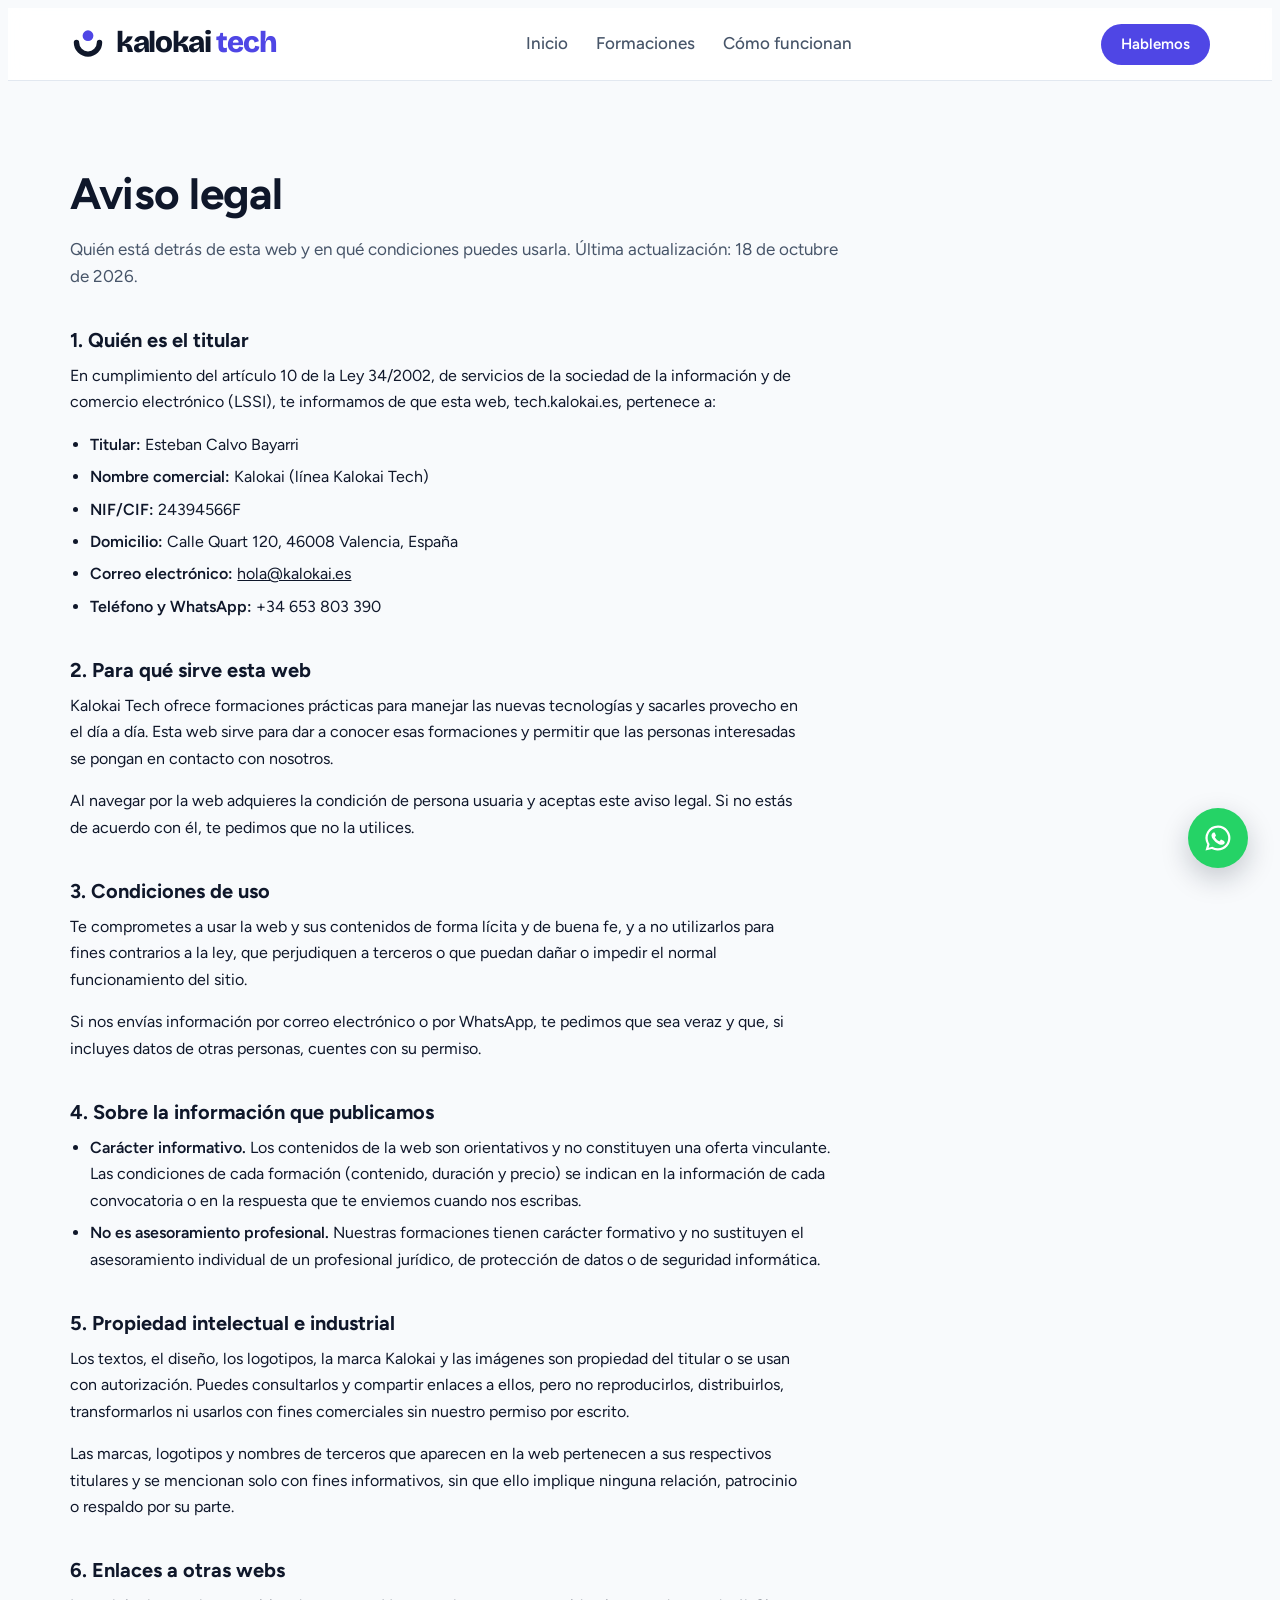
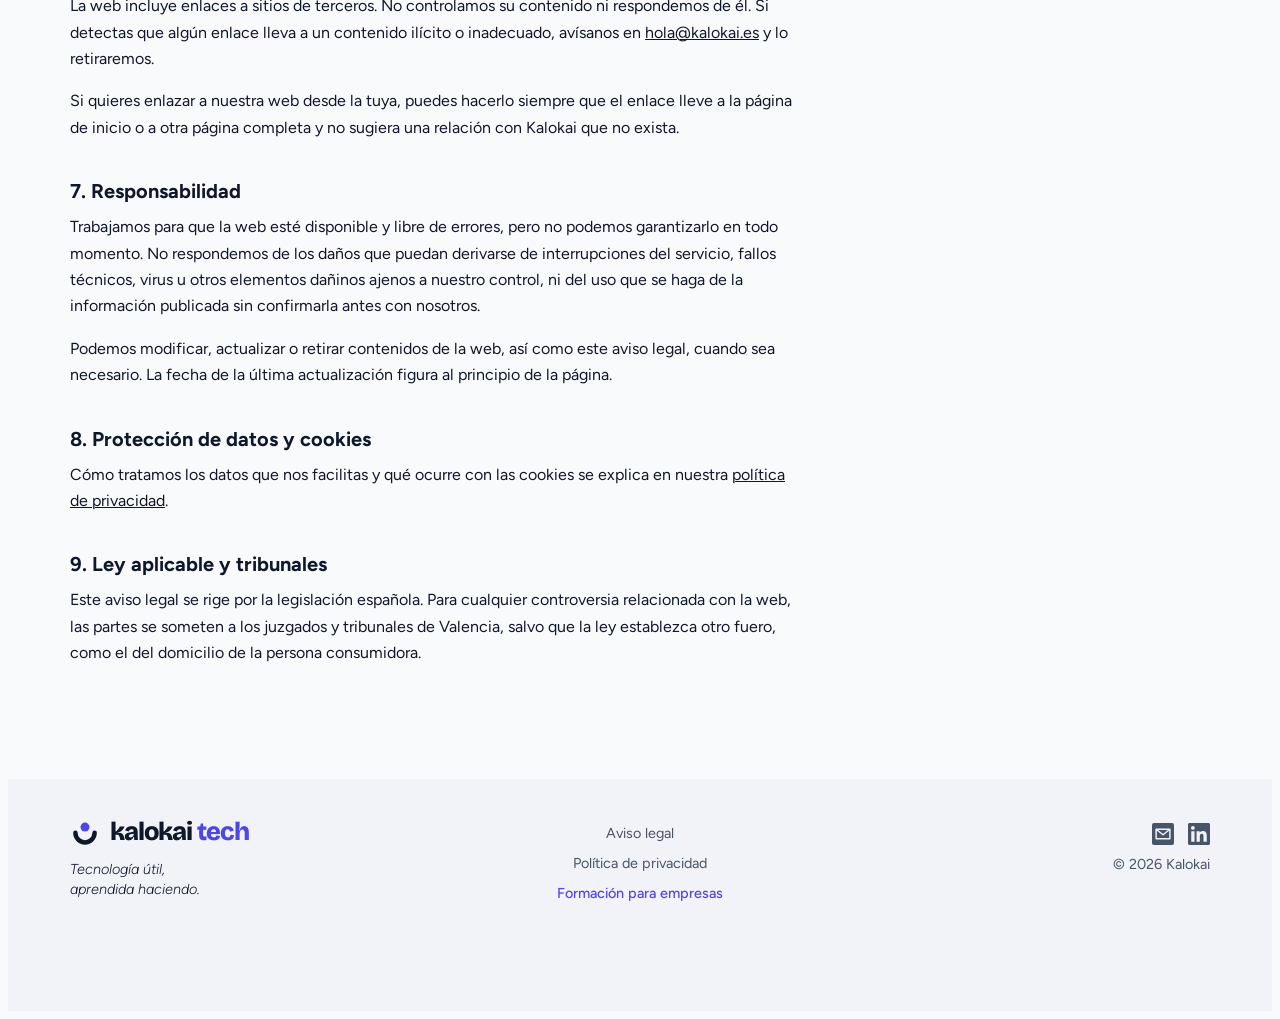
==== aviso-legal.html @ 7d9ea26e "Textos: formaciones privadas y abiertas a cualquier persona Portada, enfoque, formaciones, cómo func" ====
<!doctype html>
<html lang="es">
<head>
  <meta charset="utf-8">
  <meta name="viewport" content="width=device-width, initial-scale=1, viewport-fit=cover">
  <title>Aviso legal · Kalokai Tech</title>
  <meta name="description" content="Aviso legal de tech.kalokai.es.">
  <meta name="theme-color" content="#FFFFFF">
  <link rel="icon" href="favicon.svg" type="image/svg+xml">
  <link rel="preconnect" href="https://fonts.googleapis.com">
  <link rel="preconnect" href="https://fonts.gstatic.com" crossorigin>
  <link href="https://fonts.googleapis.com/css2?family=Bricolage+Grotesque:opsz,wght@12..96,500..800&family=Figtree:ital,wght@0,300;0,400;0,500;0,600;0,700;1,300&display=swap" rel="stylesheet">
  <link rel="stylesheet" href="styles.css">
</head>
<body class="legal-page">
<a class="skip" href="#contenido">Saltar al contenido</a>

<header>
  <div class="wrap">
    <a class="logo" href="index.html" aria-label="Kalokai Tech, inicio">
        <svg class="logo-mark" viewBox="0 0 100 100" aria-hidden="true">
          <path d="M18 46 A32 32 0 0 0 82 46" class="logo-arc"></path>
          <circle cx="50" cy="27" r="15" class="logo-dot"></circle>
        </svg>
        <span class="logo-word">kalokai<span class="logo-sub">tech</span></span>
      </a>
    <nav aria-label="Principal">
      <ul>
        <li><a href="index.html#inicio">Inicio</a></li>
        <li><a href="index.html#formaciones">Formaciones</a></li>
        <li><a href="index.html#metodo">Cómo funcionan</a></li>
      </ul>
    </nav>
    <a class="btn btn-primary" href="index.html#contacto">Hablemos</a>
  </div>
</header>

  <main id="contenido">
    <section class="page-hero">
      <div class="wrap">
        <h1 class="display">Aviso legal</h1>
        <p class="lede">Quién está detrás de esta web y en qué condiciones puedes usarla. Última actualización: 18 de octubre de 2026.</p>
      </div>
    </section>

    <section class="legal-section">
      <div class="wrap legal">

        <h2>1. Quién es el titular</h2>
        <p>En cumplimiento del artículo 10 de la Ley 34/2002, de servicios de la sociedad de la información y de comercio electrónico (LSSI), te informamos de que esta web, tech.kalokai.es, pertenece a:</p>
        <ul>
          <li><strong>Titular:</strong> Esteban Calvo Bayarri</li>
          <li><strong>Nombre comercial:</strong> Kalokai (línea Kalokai Tech)</li>
          <li><strong>NIF/CIF:</strong> 24394566F</li>
          <li><strong>Domicilio:</strong> Calle Quart 120, 46008 Valencia, España</li>
          <li><strong>Correo electrónico:</strong> <a href="mailto:hola@kalokai.es">hola@kalokai.es</a></li>
          <li><strong>Teléfono y WhatsApp:</strong> +34 653 803 390</li>
        </ul>

        <h2>2. Para qué sirve esta web</h2>
        <p>Kalokai Tech ofrece formaciones prácticas para manejar las nuevas tecnologías y sacarles provecho en el día a día. Esta web sirve para dar a conocer esas formaciones y permitir que las personas interesadas se pongan en contacto con nosotros.</p>
        <p>Al navegar por la web adquieres la condición de persona usuaria y aceptas este aviso legal. Si no estás de acuerdo con él, te pedimos que no la utilices.</p>

        <h2>3. Condiciones de uso</h2>
        <p>Te comprometes a usar la web y sus contenidos de forma lícita y de buena fe, y a no utilizarlos para fines contrarios a la ley, que perjudiquen a terceros o que puedan dañar o impedir el normal funcionamiento del sitio.</p>
        <p>Si nos envías información por correo electrónico o por WhatsApp, te pedimos que sea veraz y que, si incluyes datos de otras personas, cuentes con su permiso.</p>

        <h2>4. Sobre la información que publicamos</h2>
        <ul>
          <li><strong>Carácter informativo.</strong> Los contenidos de la web son orientativos y no constituyen una oferta vinculante. Las condiciones de cada formación (contenido, duración y precio) se indican en la información de cada convocatoria o en la respuesta que te enviemos cuando nos escribas.</li>
          <li><strong>No es asesoramiento profesional.</strong> Nuestras formaciones tienen carácter formativo y no sustituyen el asesoramiento individual de un profesional jurídico, de protección de datos o de seguridad informática.</li>
        </ul>

        <h2>5. Propiedad intelectual e industrial</h2>
        <p>Los textos, el diseño, los logotipos, la marca Kalokai y las imágenes son propiedad del titular o se usan con autorización. Puedes consultarlos y compartir enlaces a ellos, pero no reproducirlos, distribuirlos, transformarlos ni usarlos con fines comerciales sin nuestro permiso por escrito.</p>
        <p>Las marcas, logotipos y nombres de terceros que aparecen en la web pertenecen a sus respectivos titulares y se mencionan solo con fines informativos, sin que ello implique ninguna relación, patrocinio o respaldo por su parte.</p>

        <h2>6. Enlaces a otras webs</h2>
        <p>La web incluye enlaces a sitios de terceros. No controlamos su contenido ni respondemos de él. Si detectas que algún enlace lleva a un contenido ilícito o inadecuado, avísanos en <a href="mailto:hola@kalokai.es">hola@kalokai.es</a> y lo retiraremos.</p>
        <p>Si quieres enlazar a nuestra web desde la tuya, puedes hacerlo siempre que el enlace lleve a la página de inicio o a otra página completa y no sugiera una relación con Kalokai que no exista.</p>

        <h2>7. Responsabilidad</h2>
        <p>Trabajamos para que la web esté disponible y libre de errores, pero no podemos garantizarlo en todo momento. No respondemos de los daños que puedan derivarse de interrupciones del servicio, fallos técnicos, virus u otros elementos dañinos ajenos a nuestro control, ni del uso que se haga de la información publicada sin confirmarla antes con nosotros.</p>
        <p>Podemos modificar, actualizar o retirar contenidos de la web, así como este aviso legal, cuando sea necesario. La fecha de la última actualización figura al principio de la página.</p>

        <h2>8. Protección de datos y cookies</h2>
        <p>Cómo tratamos los datos que nos facilitas y qué ocurre con las cookies se explica en nuestra <a href="privacidad.html">política de privacidad</a>.</p>

        <h2>9. Ley aplicable y tribunales</h2>
        <p>Este aviso legal se rige por la legislación española. Para cualquier controversia relacionada con la web, las partes se someten a los juzgados y tribunales de Valencia, salvo que la ley establezca otro fuero, como el del domicilio de la persona consumidora.</p>

      </div>
    </section>
  </main>

<footer class="site-footer">
  <div class="wrap footer-inner">
    <div class="footer-brand">
      <a class="logo" href="index.html" aria-label="Kalokai Tech, inicio">
        <svg class="logo-mark" viewBox="0 0 100 100" aria-hidden="true">
          <path d="M18 46 A32 32 0 0 0 82 46" class="logo-arc"></path>
          <circle cx="50" cy="27" r="15" class="logo-dot"></circle>
        </svg>
        <span class="logo-word">kalokai<span class="logo-sub">tech</span></span>
      </a>
      <p class="footer-claim">Tecnología útil,<br>aprendida haciendo.</p>
    </div>
    <div class="footer-links">
      <a class="footer-link" href="aviso-legal.html" aria-current="page">Aviso legal</a>
      <a class="footer-link" href="privacidad.html">Política de privacidad</a>
      <a class="footer-link footer-link-empresas" href="https://www.kalokai.es">Formación para empresas</a>
    </div>
    <div class="footer-contact">
      <div class="footer-social">
        <a class="footer-icon" href="mailto:hola@kalokai.es" aria-label="Escríbenos a hola@kalokai.es" title="hola@kalokai.es">
          <svg viewBox="0 0 24 24" aria-hidden="true"><rect width="24" height="24" rx="2.2"/><path class="cut" d="M4.5 6.8h15v10.4h-15zM5.2 7.4l6.8 5.4 6.8-5.4"/></svg>
        </a>
        <a class="footer-icon" href="https://www.linkedin.com/company/kalokai/" target="_blank" rel="noopener" aria-label="Kalokai en LinkedIn">
          <svg viewBox="0 0 24 24" aria-hidden="true"><path d="M20.45 20.45h-3.56v-5.57c0-1.33-.02-3.04-1.85-3.04-1.85 0-2.14 1.45-2.14 2.94v5.67H9.35V9h3.41v1.56h.05c.48-.9 1.64-1.85 3.37-1.85 3.6 0 4.27 2.37 4.27 5.46v6.28ZM5.34 7.43a2.06 2.06 0 1 1 0-4.13 2.06 2.06 0 0 1 0 4.13ZM7.12 20.45H3.56V9h3.56v11.45ZM22.22 0H1.77C.79 0 0 .77 0 1.73v20.54C0 23.23.79 24 1.77 24h20.45c.98 0 1.78-.77 1.78-1.73V1.73C24 .77 23.2 0 22.22 0Z"/></svg>
        </a>
      </div>
      <p class="small">© 2026 Kalokai</p>
    </div>
  </div>
</footer>

<a class="wa-float" href="https://wa.me/34653803390?text=Hola%20Kalokai%20Tech%2C%20me%20gustar%C3%ADa%20recibir%20informaci%C3%B3n%20sobre%20las%20formaciones." target="_blank" rel="noopener" aria-label="Escríbenos por WhatsApp">
  <svg viewBox="0 0 24 24" aria-hidden="true"><path d="M12 2a10 10 0 0 0-8.6 15.1L2 22l5-1.3A10 10 0 1 0 12 2Zm0 18.2a8.2 8.2 0 0 1-4.2-1.1l-.3-.2-3 .8.8-2.9-.2-.3A8.2 8.2 0 1 1 12 20.2Zm4.5-6.1c-.2-.1-1.5-.7-1.7-.8-.2-.1-.4-.1-.6.1l-.8 1c-.1.2-.3.2-.5.1a6.7 6.7 0 0 1-3.3-2.9c-.3-.4.3-.4.7-1.4.1-.2 0-.3 0-.4l-.8-1.8c-.2-.5-.4-.4-.6-.4h-.5a1 1 0 0 0-.7.3 3 3 0 0 0-.9 2.2 5.2 5.2 0 0 0 1.1 2.7 11.8 11.8 0 0 0 4.5 4c1.7.7 2.3.8 3.1.6.5-.1 1.5-.6 1.7-1.2.2-.6.2-1.1.2-1.2-.1-.1-.2-.2-.5-.3Z"/></svg>
</a>
<script src="script.js"></script>
</body>
</html>
---- styles.css ----
/* Kalokai Tech — hoja de estilos
   Misma estructura que Kalokai Educa, con la paleta índigo, cian y lima. */

:root{
  --indigo:#4F46E5; --indigo-deep:#312E81; --cyan:#06B6D4; --lime:#84CC16;
  --bg:#F8FAFC; --surface:#FFFFFF; --tint:#EEF0FD; --line:#E2E8F0;
  --fg:#0F172A; --muted:#475569; --accent:#4F46E5; --accent-ink:#FFFFFF;
  --band-dark:#312E81; --band-dark-fg:#F8FAFC; --band-dark-muted:#C7CBF5; --foot-bg:#F1F3F8;
  --display:'Bricolage Grotesque', 'Arial Black', Arial, sans-serif;
  --body:Figtree, 'Segoe UI', Arial, sans-serif;
  --r:28px;
}
@media (prefers-color-scheme: dark){:root:not([data-theme="light"]){
  --bg:#0B1120; --surface:#131B2E; --tint:#1B1F45; --line:#26324A;
  --fg:#F1F5F9; --muted:#A3AEC2; --accent:#8B85FF; --accent-ink:#0B1120;
  --band-dark:#1E1B4B; --band-dark-fg:#F1F5F9; --band-dark-muted:#C7CBF5; --foot-bg:#0E1526; color-scheme:dark}}
:root[data-theme="dark"]{
  --bg:#0B1120; --surface:#131B2E; --tint:#1B1F45; --line:#26324A;
  --fg:#F1F5F9; --muted:#A3AEC2; --accent:#8B85FF; --accent-ink:#0B1120;
  --band-dark:#1E1B4B; --band-dark-fg:#F1F5F9; --band-dark-muted:#C7CBF5; --foot-bg:#0E1526; color-scheme:dark}

*{box-sizing:border-box}
body{background:var(--bg);color:var(--fg);font-family:var(--body);font-size:17px;line-height:1.6;-webkit-font-smoothing:antialiased}
body::before{content:"";position:fixed;inset:0 0 auto;height:env(safe-area-inset-top,0px);z-index:60;background:var(--surface)}
a{color:inherit}
h1,h2,h3{font-family:var(--display);font-weight:800;line-height:1.05;text-wrap:balance;margin:0}
p{margin:0}
.wrap{max-width:1180px;margin:0 auto;padding-left:max(20px,env(safe-area-inset-left,0px));padding-right:max(20px,env(safe-area-inset-right,0px))}
.eyebrow{font-size:13px;font-weight:700;letter-spacing:.16em;text-transform:uppercase;color:var(--accent)}
.lead{font-size:19px;color:var(--muted);max-width:62ch}
.lead b{color:var(--fg)}
section{padding-block:96px}
.band{background:var(--surface)}
.sec-head{display:flex;flex-direction:column;gap:14px;margin-bottom:44px}
.sec-head h2{font-size:clamp(32px,4.4vw,52px);letter-spacing:-.025em}
.skip{position:absolute;left:-999px;top:8px;background:var(--fg);color:var(--bg);padding:8px 14px;border-radius:8px;z-index:100}
.skip:focus{left:16px}
:focus-visible{outline:3px solid var(--cyan);outline-offset:3px;border-radius:6px}

/* Botones */
.btn{display:inline-flex;align-items:center;gap:8px;font:600 16px/1 var(--body);padding:15px 22px;border-radius:999px;text-decoration:none;border:2px solid transparent;cursor:pointer;transition:transform .15s,background .15s}
.btn-primary{background:var(--accent);color:var(--accent-ink)}
.btn-primary:hover{transform:translateY(-1px)}
.btn-ghost{border-color:var(--line);color:var(--fg);background:transparent}
.btn-ghost:hover{border-color:var(--accent)}

/* Logo (mismo marcado y medidas que educa.kalokai.es) */
.logo{display:inline-flex;align-items:center;gap:10px;text-decoration:none}
.logo-mark{width:36px;height:36px;flex-shrink:0}
.logo-arc{fill:none;stroke:var(--fg);stroke-width:15;stroke-linecap:round}
.logo-dot{fill:var(--indigo)}
.logo-word{font-family:var(--display);font-weight:800;font-size:1.85rem;line-height:1;letter-spacing:-.045em;padding-bottom:3px}
.logo-sub{color:var(--accent);letter-spacing:-.03em;margin-left:.18em}
@media (max-width:680px){.logo-word{font-size:1.55rem}.logo-mark{width:30px;height:30px}}
@media (max-width:400px){.logo-word{font-size:1.4rem}}

/* Cabecera */
header{position:sticky;top:env(safe-area-inset-top,0px);z-index:50;background:color-mix(in srgb,var(--surface) 88%,transparent);backdrop-filter:blur(10px);border-bottom:1px solid var(--line)}
header .wrap{display:flex;align-items:center;justify-content:space-between;gap:24px;height:72px}
nav ul{display:flex;gap:28px;list-style:none;margin:0;padding:0}
nav a{text-decoration:none;font-weight:500;color:var(--muted)}
nav a:hover{color:var(--fg)}
header .btn{padding:11px 18px;font-size:15px}
@media (max-width:860px){nav{display:none}}

/* Hero */
.hero{padding-block:88px 96px;position:relative;overflow:hidden}
.hero .wrap{display:grid;grid-template-columns:minmax(0,1.25fr) minmax(0,.75fr);gap:56px;align-items:center}
.hero h1{font-size:clamp(42px,6.4vw,82px);letter-spacing:-.04em;margin-block:18px 24px}
.hero h1 em{font-style:normal;color:var(--accent)}
.hero .actions{display:flex;flex-wrap:wrap;gap:12px;margin-top:32px}
.hero-art{position:relative;aspect-ratio:1;max-width:100%}
.hero-art svg{width:100%;height:auto;display:block}
@media (max-width:860px){.hero .wrap{grid-template-columns:1fr}.hero-art{max-width:320px}}

/* Enfoque */
.grid3{display:grid;grid-template-columns:repeat(3,minmax(0,1fr));gap:20px}
.card{background:var(--surface);border-radius:var(--r);padding:34px;display:flex;flex-direction:column;gap:12px;min-width:0}
.bg-surface .card{background:var(--bg)}
.card h3{font-size:24px;letter-spacing:-.015em}
.card p{color:var(--muted)}
.ico{width:44px;height:44px;color:var(--accent)}
@media (max-width:860px){.grid3{grid-template-columns:1fr}}
.closing{margin-top:36px;font-family:var(--display);font-weight:700;font-size:22px;letter-spacing:-.01em}

/* Formaciones */
.cursos{display:grid;grid-template-columns:repeat(2,minmax(0,1fr));gap:20px}
.curso{background:var(--bg);border:1px solid var(--line);border-radius:var(--r);padding:34px;display:flex;flex-direction:column;gap:14px;min-width:0}
.curso.feat{background:var(--tint);border-color:transparent}
.curso .top{display:flex;justify-content:space-between;align-items:center;gap:12px;flex-wrap:wrap}
.tag{font-size:13px;font-weight:700;letter-spacing:.08em;text-transform:uppercase;color:var(--accent)}
.pill{font-size:13px;font-weight:600;padding:5px 12px;border-radius:999px;background:var(--surface);color:var(--muted);border:1px solid var(--line)}
.curso h3{font-size:clamp(24px,2.6vw,30px);letter-spacing:-.02em}
.curso > p{color:var(--muted)}
.meta{display:flex;flex-wrap:wrap;gap:8px 20px;font-size:15px;font-weight:600;color:var(--fg);padding-top:6px}
.meta span{display:inline-flex;align-items:center;gap:6px}
.meta svg{width:16px;height:16px;color:var(--accent)}
details{border-top:1px solid var(--line);padding-top:14px;margin-top:auto}
summary{cursor:pointer;font-weight:600;color:var(--accent);list-style:none;display:flex;align-items:center;gap:6px}
summary::-webkit-details-marker{display:none}
summary::after{content:"+";font-size:20px;line-height:1}
details[open] summary::after{content:"–"}
details ul{margin:14px 0 0;padding:0;list-style:none;display:flex;flex-direction:column;gap:8px}
details li{display:flex;gap:10px;color:var(--muted)}
details li::before{content:"";flex:none;width:8px;height:8px;margin-top:.62em;border-radius:50%;background:var(--lime)}
@media (max-width:860px){.cursos{grid-template-columns:1fr}}

/* Destacada */
.dark{background:var(--band-dark);color:var(--band-dark-fg)}
.dark .eyebrow{color:var(--cyan)}
.dark .lead{color:var(--band-dark-muted)}
.feat-grid{display:grid;grid-template-columns:minmax(0,1fr) minmax(0,1fr);gap:48px;align-items:start}
.feat-grid h2{font-size:clamp(32px,4.4vw,52px);letter-spacing:-.03em;margin-block:14px 18px}
.checks{list-style:none;margin:0;padding:0;display:grid;grid-template-columns:1fr 1fr;gap:14px 22px}
.checks li{display:flex;gap:10px;align-items:flex-start;font-weight:500}
.checks svg{flex:none;width:22px;height:22px;color:var(--lime);margin-top:2px}
.price-row{display:grid;grid-template-columns:1fr 1fr;gap:16px;margin-top:32px}
.price{border-radius:22px;padding:24px;background:rgba(255,255,255,.07);border:1px solid rgba(255,255,255,.14)}
.price .tag{color:var(--cyan)}
.price strong{display:block;font-family:var(--display);font-size:34px;letter-spacing:-.03em;margin-block:6px;font-variant-numeric:tabular-nums}
.price p{color:var(--band-dark-muted);font-size:15px}
.req{margin-top:16px;padding:16px 20px;border-radius:18px;border:1px dashed rgba(255,255,255,.3);font-size:15px;color:var(--band-dark-muted)}
.req b{color:var(--band-dark-fg)}
@media (max-width:860px){.feat-grid,.price-row{grid-template-columns:1fr}.checks{grid-template-columns:1fr}}

/* Pasos */
.steps{display:grid;grid-template-columns:repeat(4,minmax(0,1fr));gap:20px;counter-reset:s}
.step{background:var(--surface);border-radius:var(--r);padding:30px;display:flex;flex-direction:column;gap:12px;min-width:0}
.step .n{width:44px;height:44px;border-radius:50%;background:var(--accent);color:var(--accent-ink);display:grid;place-items:center;font-weight:700;font-variant-numeric:tabular-nums}
.step h3{font-size:22px;letter-spacing:-.015em}
.step p{color:var(--muted);font-size:16px}
@media (max-width:960px){.steps{grid-template-columns:1fr 1fr}}
@media (max-width:560px){.steps{grid-template-columns:1fr}}

/* Bonificación */
.info{display:grid;grid-template-columns:auto minmax(0,1fr);gap:22px;align-items:start;background:var(--tint);border-radius:var(--r);padding:34px;margin-top:20px}
.info h3{font-size:22px;margin-bottom:6px}
.info p{color:var(--muted)}

/* Contacto */
.cta{text-align:left}
.cta .wrap{display:grid;grid-template-columns:minmax(0,1.1fr) minmax(0,.9fr);gap:48px;align-items:center}
.cta h2{font-size:clamp(36px,5vw,64px);letter-spacing:-.035em;margin-block:14px 18px}
.contact{display:flex;flex-direction:column;gap:12px}
.c-row{display:flex;justify-content:space-between;align-items:center;gap:16px;background:var(--bg);border-radius:20px;padding:18px 22px;min-width:0}
.c-row small{display:block;font-size:13px;color:var(--muted);font-weight:600;letter-spacing:.06em;text-transform:uppercase}
.c-row strong{font-size:19px;font-weight:600;user-select:all;overflow-wrap:anywhere}
.copy{flex:none;font:600 14px var(--body);background:transparent;border:1.5px solid var(--line);color:var(--fg);border-radius:999px;padding:8px 14px;cursor:pointer}
.copy:hover{border-color:var(--accent)}
@media (max-width:860px){.cta .wrap{grid-template-columns:1fr}}

/* Pie (copiado de kalokai-educa/styles.css, sin el sello de FUNDAE) */
.site-footer{background:var(--foot-bg);padding-block:40px 104px} /* margen inferior para que el botón de WhatsApp no tape el texto */
.footer-inner{display:grid;grid-template-columns:1fr auto 1fr;align-items:start;gap:24px 32px}
.footer-inner p{margin:0;color:var(--muted)}
.footer-brand{display:flex;flex-direction:column;align-items:flex-start;gap:10px}
.footer-brand .logo-word{font-size:1.6rem}
.footer-brand .logo-mark{width:30px;height:30px}
.footer-inner .footer-claim{color:var(--fg);font-weight:300;font-style:italic;font-size:.9rem;line-height:1.4}
.footer-links{display:flex;flex-direction:column;align-items:center;gap:2px}
.footer-link{color:var(--muted);font-size:.9rem;text-decoration:none;line-height:28px}
.footer-link:hover{color:var(--fg)}
.footer-link-empresas{color:var(--accent);font-weight:500}
.footer-contact{justify-self:end;display:flex;flex-direction:column;align-items:flex-end;gap:4px}
.footer-inner .small{font-size:.9rem}
.footer-social{display:flex;align-items:center;gap:14px;height:30px}
.footer-icon{display:inline-flex;color:var(--muted);transition:color .2s ease}
.footer-icon svg{width:22px;height:22px;fill:currentColor}
.footer-icon .cut{fill:none;stroke:var(--foot-bg);stroke-width:1.6;stroke-linejoin:round;stroke-linecap:round}
.footer-icon:hover{color:var(--accent)}
@media (max-width:680px){
  .footer-inner{grid-template-columns:1fr;justify-items:center;text-align:center;row-gap:0}
  .footer-brand,.footer-contact{display:contents}
  .footer-brand .logo{order:1}
  .footer-claim{order:2;margin-top:10px!important}
  .footer-links{order:3;margin:28px 0!important}
  .footer-social{order:4}
  .footer-inner .small{order:6;margin-top:14px}
}

/* Botón flotante de WhatsApp (como en educa.kalokai.es) */
.wa-float{position:fixed;right:calc(clamp(16px,3vw,32px) + env(safe-area-inset-right,0px));bottom:calc(clamp(16px,3vw,32px) + env(safe-area-inset-bottom,0px));z-index:40;width:60px;height:60px;border-radius:50%;background:#25D366;color:#FFFFFF;display:flex;align-items:center;justify-content:center;box-shadow:0 10px 28px rgba(15,23,42,.22);transition:background-color .2s ease,transform .2s ease}
.wa-float:hover{background:#1EBE5B;transform:translateY(-2px)}
.wa-float svg{width:30px;height:30px;fill:currentColor}

@media (prefers-reduced-motion:reduce){*{transition:none!important;animation:none!important}}

/* Páginas legales: una sola columna de texto */
.legal-page .page-hero{padding-block:clamp(48px,7vw,88px) 0}
.legal-page .page-hero h1{font-family:var(--body);font-weight:700;font-size:clamp(2rem,1.6rem + 1.6vw,2.75rem);line-height:1.15;letter-spacing:-.01em}
.legal-page .page-hero .lede{margin-top:16px;max-width:46em;color:var(--muted)}
.legal-section{padding-block:40px 96px}
.legal > *{max-width:46em}
.legal h2{font-family:var(--body);font-weight:700;font-size:1.25rem;margin:40px 0 12px}
.legal h2:first-child{margin-top:0}
.legal p,.legal li{font-size:1rem;line-height:1.65}
.legal p{margin:0 0 1em}
.legal strong{font-weight:600}
.legal ul{margin:0 0 1em;padding-left:1.2em;display:grid;gap:6px}
.legal a{text-decoration:underline;text-decoration-thickness:1px}
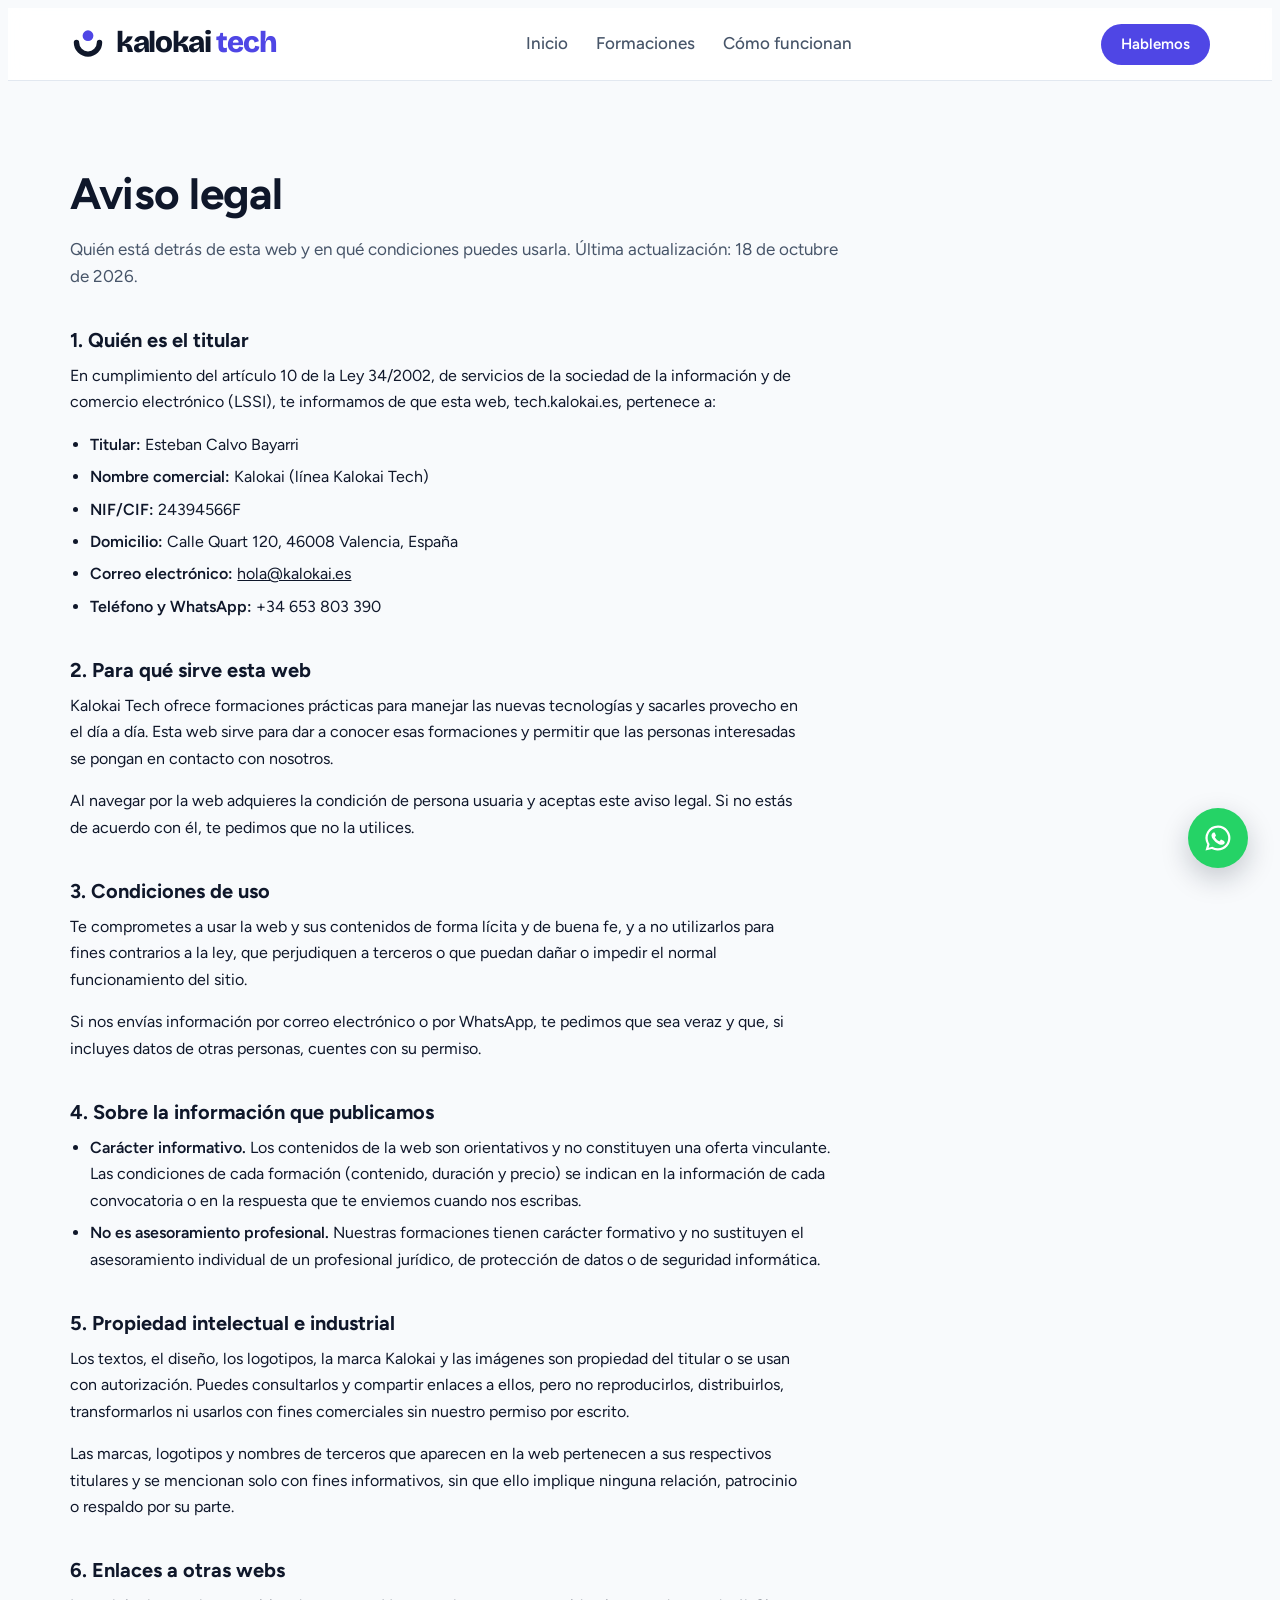
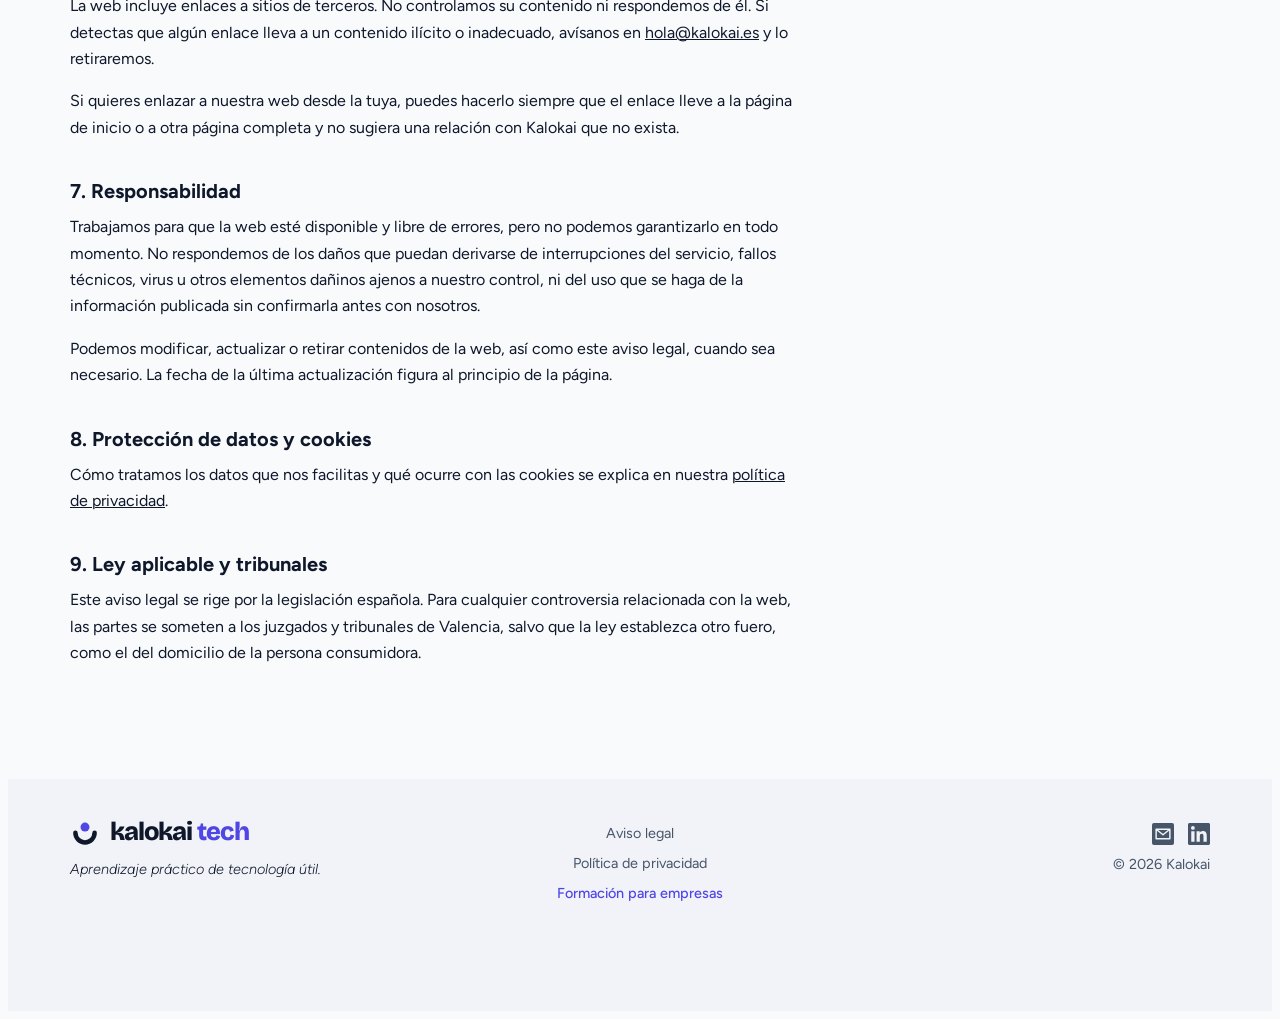
==== commit dc026188: "Nuevo eslogan: «Aprendizaje práctico de tecnología útil» En dos líneas en la portada y en una sola l" ====
--- a/aviso-legal.html
+++ b/aviso-legal.html
@@ -31,7 +31,7 @@
         <li><a href="index.html#metodo">Cómo funcionan</a></li>
       </ul>
     </nav>
-    <a class="btn btn-primary" href="index.html#contacto">Hablemos</a>
+    <a class="btn btn-primary" href="https://wa.me/34653803390?text=Hola%20Kalokai%20Tech%2C%20me%20gustar%C3%ADa%20recibir%20informaci%C3%B3n%20sobre%20las%20formaciones." target="_blank" rel="noopener">Hablemos</a>
   </div>
 </header>
 
@@ -103,7 +103,7 @@
         </svg>
         <span class="logo-word">kalokai<span class="logo-sub">tech</span></span>
       </a>
-      <p class="footer-claim">Tecnología útil,<br>aprendida haciendo.</p>
+      <p class="footer-claim">Aprendizaje práctico de tecnología útil.</p>
     </div>
     <div class="footer-links">
       <a class="footer-link" href="aviso-legal.html" aria-current="page">Aviso legal</a>
@@ -127,6 +127,5 @@
 <a class="wa-float" href="https://wa.me/34653803390?text=Hola%20Kalokai%20Tech%2C%20me%20gustar%C3%ADa%20recibir%20informaci%C3%B3n%20sobre%20las%20formaciones." target="_blank" rel="noopener" aria-label="Escríbenos por WhatsApp">
   <svg viewBox="0 0 24 24" aria-hidden="true"><path d="M12 2a10 10 0 0 0-8.6 15.1L2 22l5-1.3A10 10 0 1 0 12 2Zm0 18.2a8.2 8.2 0 0 1-4.2-1.1l-.3-.2-3 .8.8-2.9-.2-.3A8.2 8.2 0 1 1 12 20.2Zm4.5-6.1c-.2-.1-1.5-.7-1.7-.8-.2-.1-.4-.1-.6.1l-.8 1c-.1.2-.3.2-.5.1a6.7 6.7 0 0 1-3.3-2.9c-.3-.4.3-.4.7-1.4.1-.2 0-.3 0-.4l-.8-1.8c-.2-.5-.4-.4-.6-.4h-.5a1 1 0 0 0-.7.3 3 3 0 0 0-.9 2.2 5.2 5.2 0 0 0 1.1 2.7 11.8 11.8 0 0 0 4.5 4c1.7.7 2.3.8 3.1.6.5-.1 1.5-.6 1.7-1.2.2-.6.2-1.1.2-1.2-.1-.1-.2-.2-.5-.3Z"/></svg>
 </a>
-<script src="script.js"></script>
 </body>
 </html>
--- a/styles.css
+++ b/styles.css
@@ -137,18 +137,6 @@
 .info h3{font-size:22px;margin-bottom:6px}
 .info p{color:var(--muted)}
 
-/* Contacto */
-.cta{text-align:left}
-.cta .wrap{display:grid;grid-template-columns:minmax(0,1.1fr) minmax(0,.9fr);gap:48px;align-items:center}
-.cta h2{font-size:clamp(36px,5vw,64px);letter-spacing:-.035em;margin-block:14px 18px}
-.contact{display:flex;flex-direction:column;gap:12px}
-.c-row{display:flex;justify-content:space-between;align-items:center;gap:16px;background:var(--bg);border-radius:20px;padding:18px 22px;min-width:0}
-.c-row small{display:block;font-size:13px;color:var(--muted);font-weight:600;letter-spacing:.06em;text-transform:uppercase}
-.c-row strong{font-size:19px;font-weight:600;user-select:all;overflow-wrap:anywhere}
-.copy{flex:none;font:600 14px var(--body);background:transparent;border:1.5px solid var(--line);color:var(--fg);border-radius:999px;padding:8px 14px;cursor:pointer}
-.copy:hover{border-color:var(--accent)}
-@media (max-width:860px){.cta .wrap{grid-template-columns:1fr}}
-
 /* Pie (copiado de kalokai-educa/styles.css, sin el sello de FUNDAE) */
 .site-footer{background:var(--foot-bg);padding-block:40px 104px} /* margen inferior para que el botón de WhatsApp no tape el texto */
 .footer-inner{display:grid;grid-template-columns:1fr auto 1fr;align-items:start;gap:24px 32px}
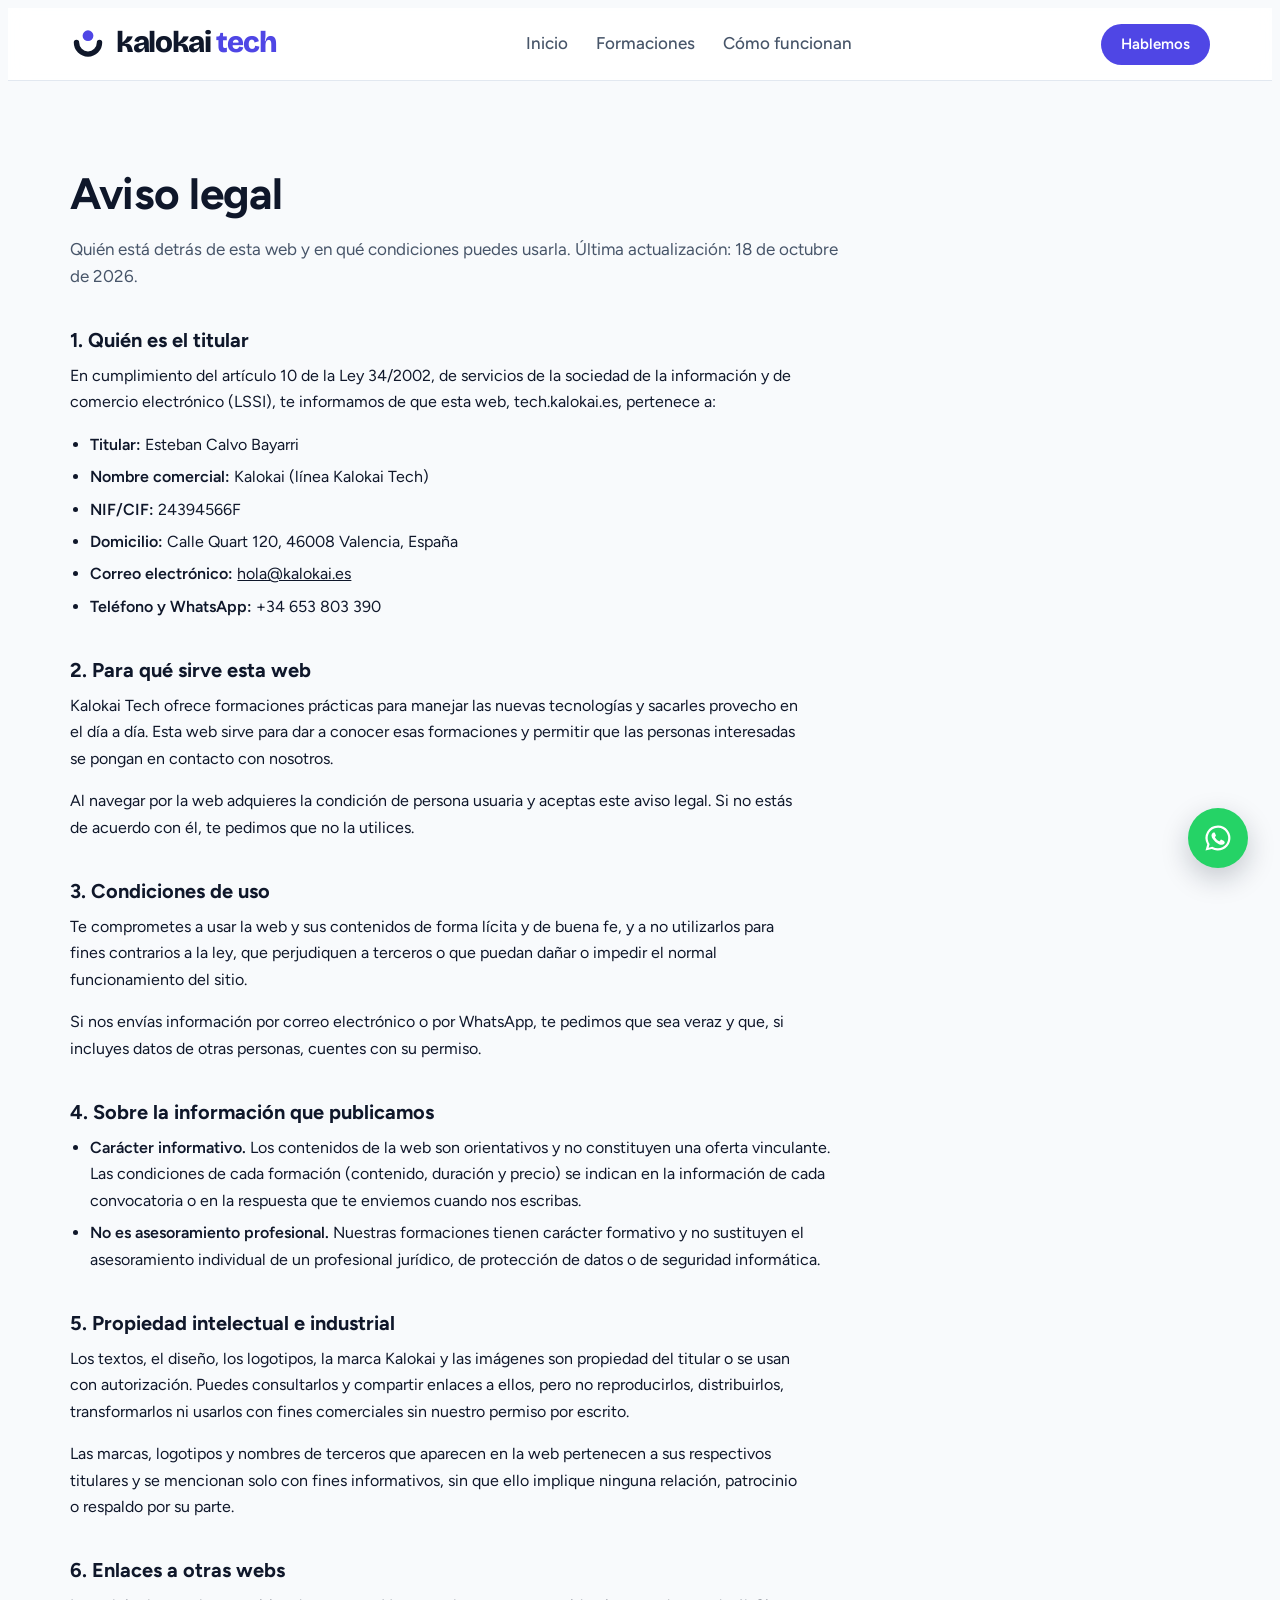
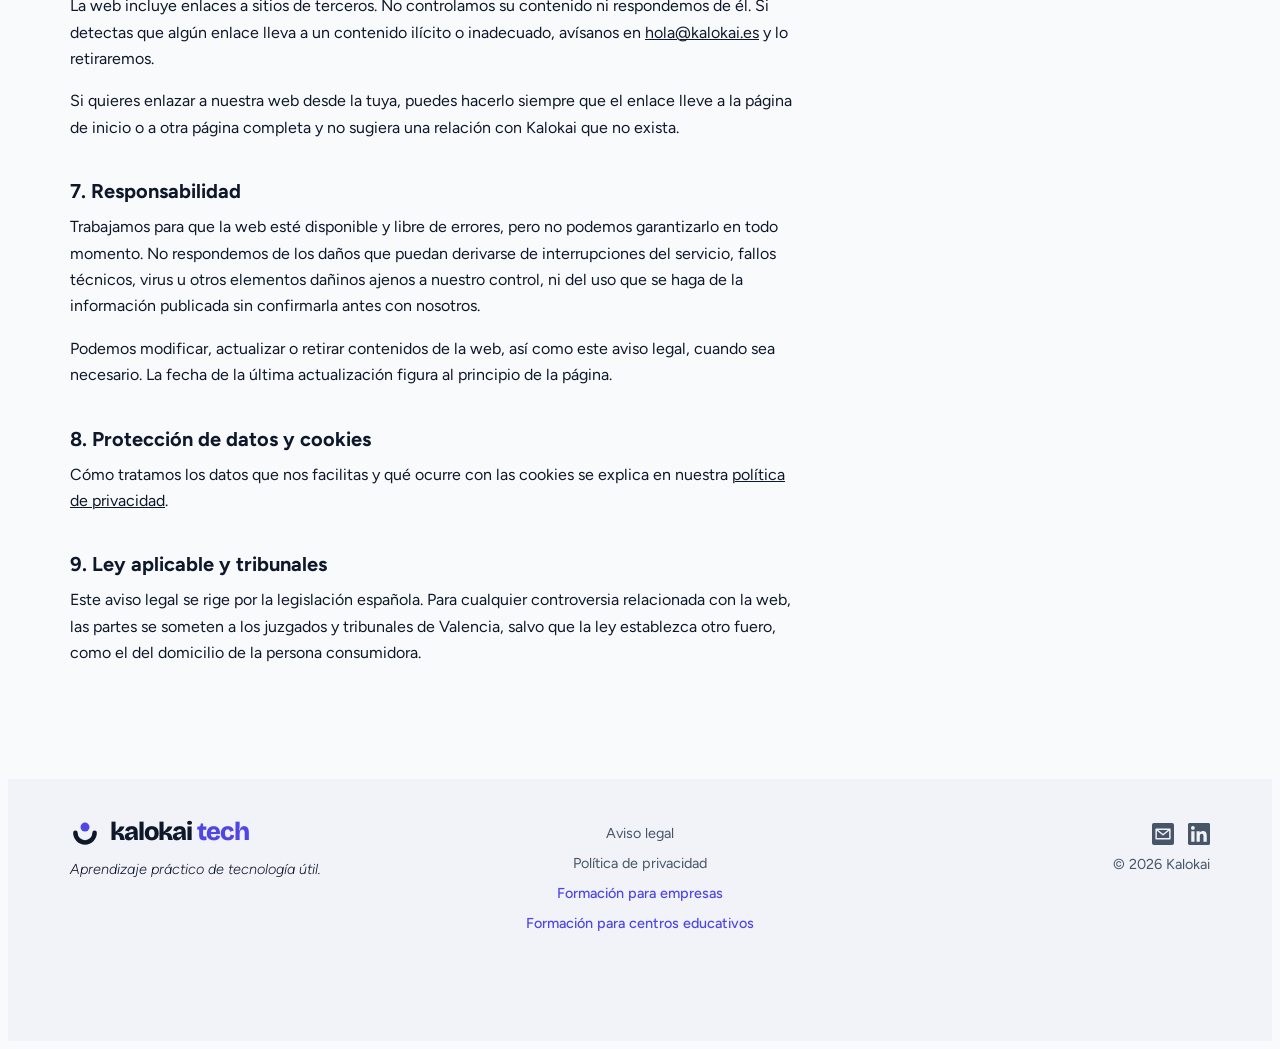
==== commit 6158a0c8: "Pie: enlace a Kalokai Educa Co-Authored-By: Claude Opus 5.5 <noreply@anthropic.com> Claude-Session: " ====
--- a/aviso-legal.html
+++ b/aviso-legal.html
@@ -109,6 +109,7 @@
       <a class="footer-link" href="aviso-legal.html" aria-current="page">Aviso legal</a>
       <a class="footer-link" href="privacidad.html">Política de privacidad</a>
       <a class="footer-link footer-link-empresas" href="https://www.kalokai.es">Formación para empresas</a>
+      <a class="footer-link footer-link-empresas" href="https://educa.kalokai.es">Formación para centros educativos</a>
     </div>
     <div class="footer-contact">
       <div class="footer-social">
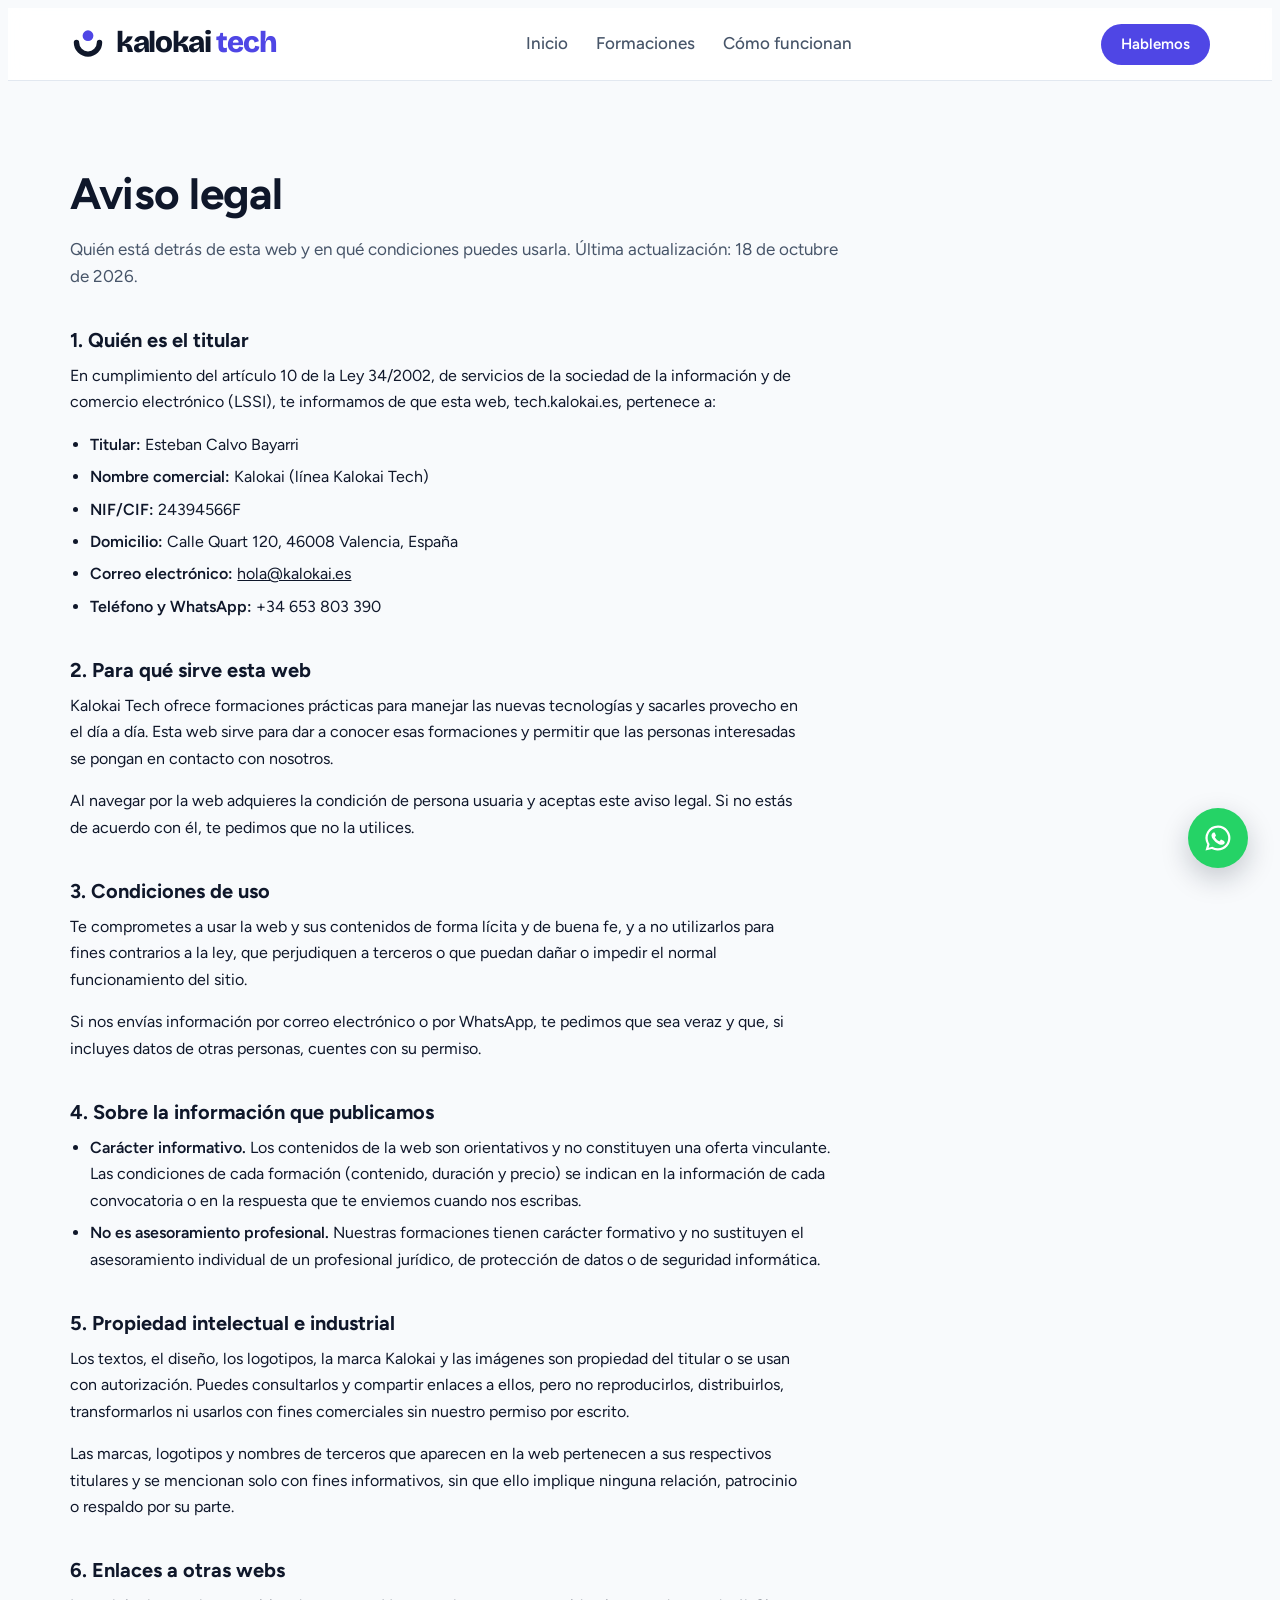
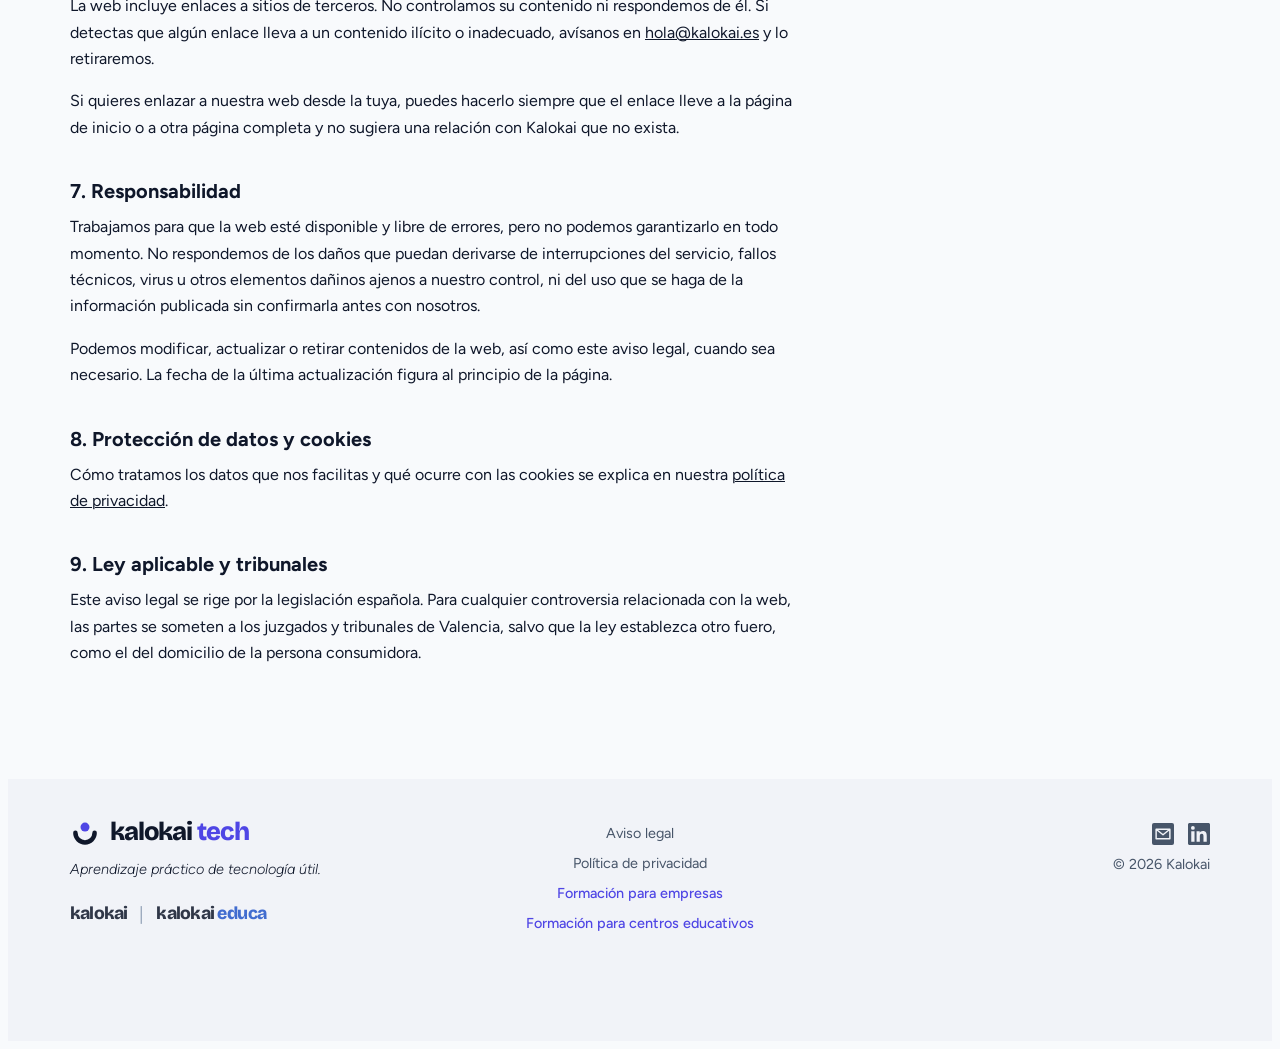
==== commit 396a73d8: "Pie: nombres de Kalokai y Kalokai Educa bajo el eslogan Co-Authored-By: Claude Opus 5.5 <noreply@ant" ====
--- a/aviso-legal.html
+++ b/aviso-legal.html
@@ -104,6 +104,11 @@
         <span class="logo-word">kalokai<span class="logo-sub">tech</span></span>
       </a>
       <p class="footer-claim">Aprendizaje práctico de tecnología útil.</p>
+      <div class="footer-family" aria-label="Otras líneas de Kalokai">
+        <a class="family-word" href="https://www.kalokai.es">kalokai</a>
+        <span class="family-sep" aria-hidden="true">|</span>
+        <a class="family-word" href="https://educa.kalokai.es">kalokai<span class="family-educa">educa</span></a>
+      </div>
     </div>
     <div class="footer-links">
       <a class="footer-link" href="aviso-legal.html" aria-current="page">Aviso legal</a>
--- a/styles.css
+++ b/styles.css
@@ -5,7 +5,7 @@
   --indigo:#4F46E5; --indigo-deep:#312E81; --cyan:#06B6D4; --lime:#84CC16;
   --bg:#F8FAFC; --surface:#FFFFFF; --tint:#EEF0FD; --line:#E2E8F0;
   --fg:#0F172A; --muted:#475569; --accent:#4F46E5; --accent-ink:#FFFFFF;
-  --band-dark:#312E81; --band-dark-fg:#F8FAFC; --band-dark-muted:#C7CBF5; --foot-bg:#F1F3F8;
+  --band-dark:#312E81; --band-dark-fg:#F8FAFC; --band-dark-muted:#C7CBF5; --foot-bg:#F1F3F8; --educa:#2456C9; --line-strong:#94A3B8;
   --display:'Bricolage Grotesque', 'Arial Black', Arial, sans-serif;
   --body:Figtree, 'Segoe UI', Arial, sans-serif;
   --r:28px;
@@ -13,11 +13,11 @@
 @media (prefers-color-scheme: dark){:root:not([data-theme="light"]){
   --bg:#0B1120; --surface:#131B2E; --tint:#1B1F45; --line:#26324A;
   --fg:#F1F5F9; --muted:#A3AEC2; --accent:#8B85FF; --accent-ink:#0B1120;
-  --band-dark:#1E1B4B; --band-dark-fg:#F1F5F9; --band-dark-muted:#C7CBF5; --foot-bg:#0E1526; color-scheme:dark}}
+  --band-dark:#1E1B4B; --band-dark-fg:#F1F5F9; --band-dark-muted:#C7CBF5; --foot-bg:#0E1526; --educa:#7FA2F2; --line-strong:#475569; color-scheme:dark}}
 :root[data-theme="dark"]{
   --bg:#0B1120; --surface:#131B2E; --tint:#1B1F45; --line:#26324A;
   --fg:#F1F5F9; --muted:#A3AEC2; --accent:#8B85FF; --accent-ink:#0B1120;
-  --band-dark:#1E1B4B; --band-dark-fg:#F1F5F9; --band-dark-muted:#C7CBF5; --foot-bg:#0E1526; color-scheme:dark}
+  --band-dark:#1E1B4B; --band-dark-fg:#F1F5F9; --band-dark-muted:#C7CBF5; --foot-bg:#0E1526; --educa:#7FA2F2; --line-strong:#475569; color-scheme:dark}
 
 *{box-sizing:border-box}
 body{background:var(--bg);color:var(--fg);font-family:var(--body);font-size:17px;line-height:1.6;-webkit-font-smoothing:antialiased}
@@ -145,6 +145,11 @@
 .footer-brand .logo-word{font-size:1.6rem}
 .footer-brand .logo-mark{width:30px;height:30px}
 .footer-inner .footer-claim{color:var(--fg);font-weight:300;font-style:italic;font-size:.9rem;line-height:1.4}
+.footer-family{display:flex;align-items:center;gap:12px;margin-top:16px}
+.family-word{font-family:var(--display);font-weight:800;font-size:1.1rem;line-height:1;letter-spacing:-.045em;color:var(--fg);text-decoration:none;opacity:.85;transition:opacity .2s ease}
+.family-word:hover{opacity:1}
+.family-educa{color:var(--educa);letter-spacing:-.03em;margin-left:.18em}
+.family-sep{color:var(--line-strong);font-size:1.1rem;line-height:1}
 .footer-links{display:flex;flex-direction:column;align-items:center;gap:2px}
 .footer-link{color:var(--muted);font-size:.9rem;text-decoration:none;line-height:28px}
 .footer-link:hover{color:var(--fg)}
@@ -161,6 +166,7 @@
   .footer-brand,.footer-contact{display:contents}
   .footer-brand .logo{order:1}
   .footer-claim{order:2;margin-top:10px!important}
+  .footer-family{order:3;margin-top:18px}
   .footer-links{order:3;margin:28px 0!important}
   .footer-social{order:4}
   .footer-inner .small{order:6;margin-top:14px}
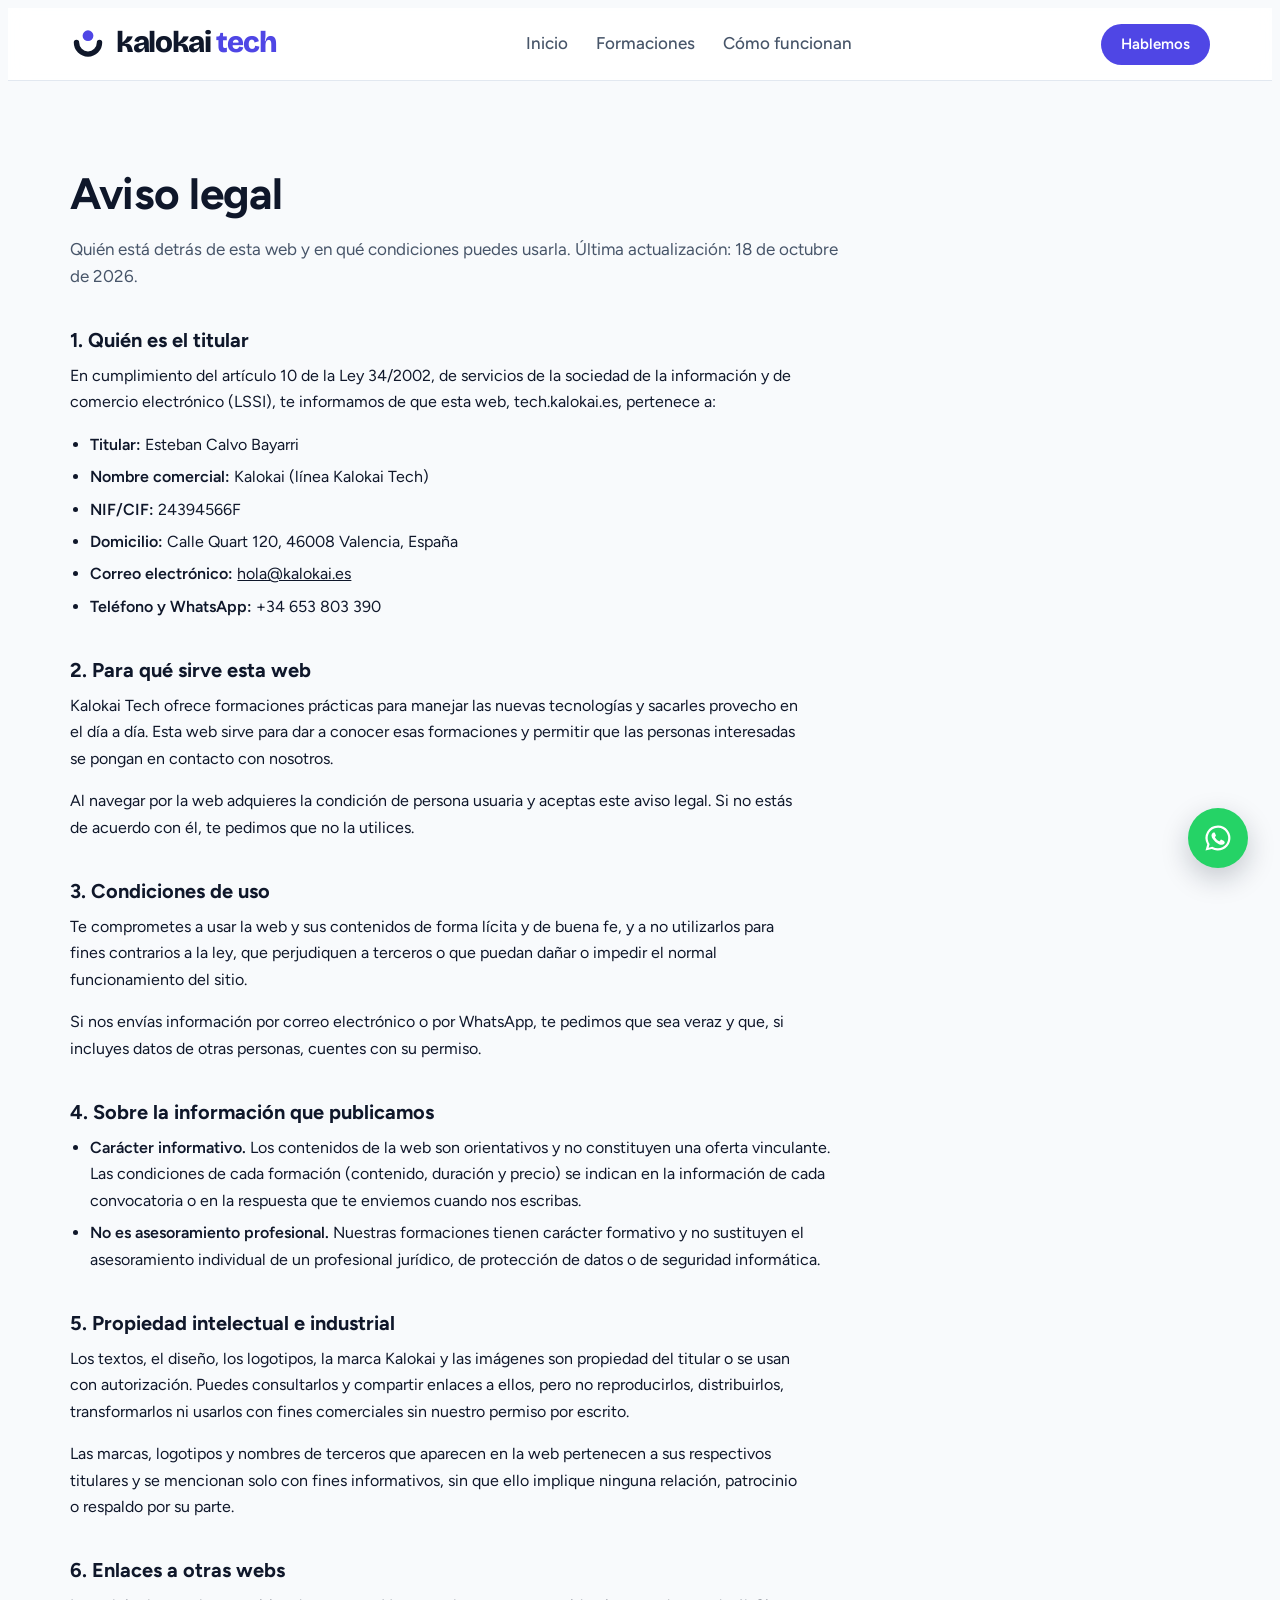
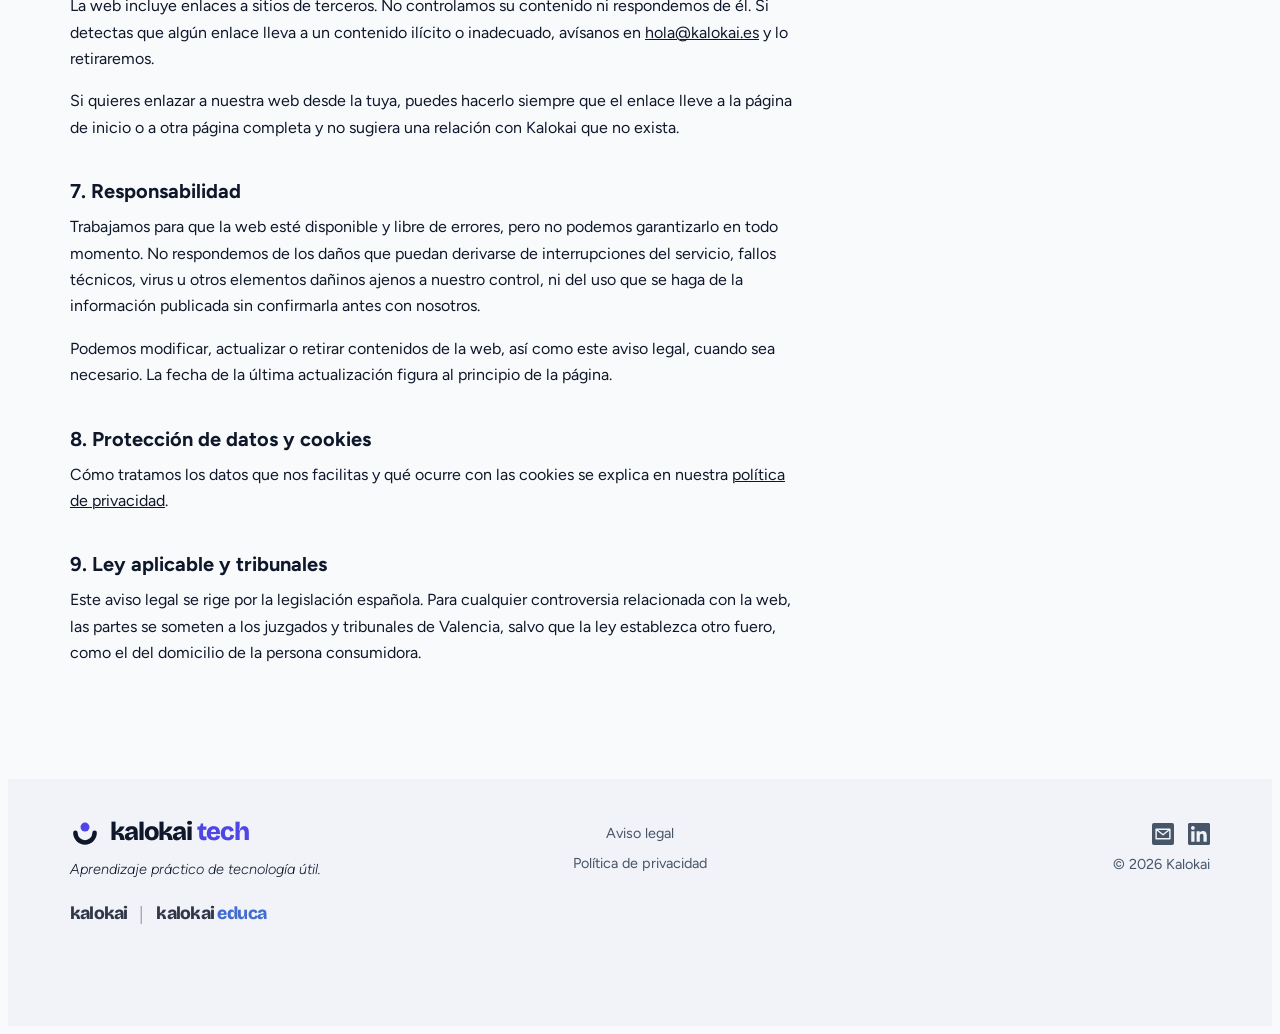
==== commit 920d6290: "Pie: quitar enlaces de texto a Kalokai y Educa Ya están enlazadas con sus nombres bajo el eslogan.  " ====
--- a/aviso-legal.html
+++ b/aviso-legal.html
@@ -113,8 +113,6 @@
     <div class="footer-links">
       <a class="footer-link" href="aviso-legal.html" aria-current="page">Aviso legal</a>
       <a class="footer-link" href="privacidad.html">Política de privacidad</a>
-      <a class="footer-link footer-link-empresas" href="https://www.kalokai.es">Formación para empresas</a>
-      <a class="footer-link footer-link-empresas" href="https://educa.kalokai.es">Formación para centros educativos</a>
     </div>
     <div class="footer-contact">
       <div class="footer-social">
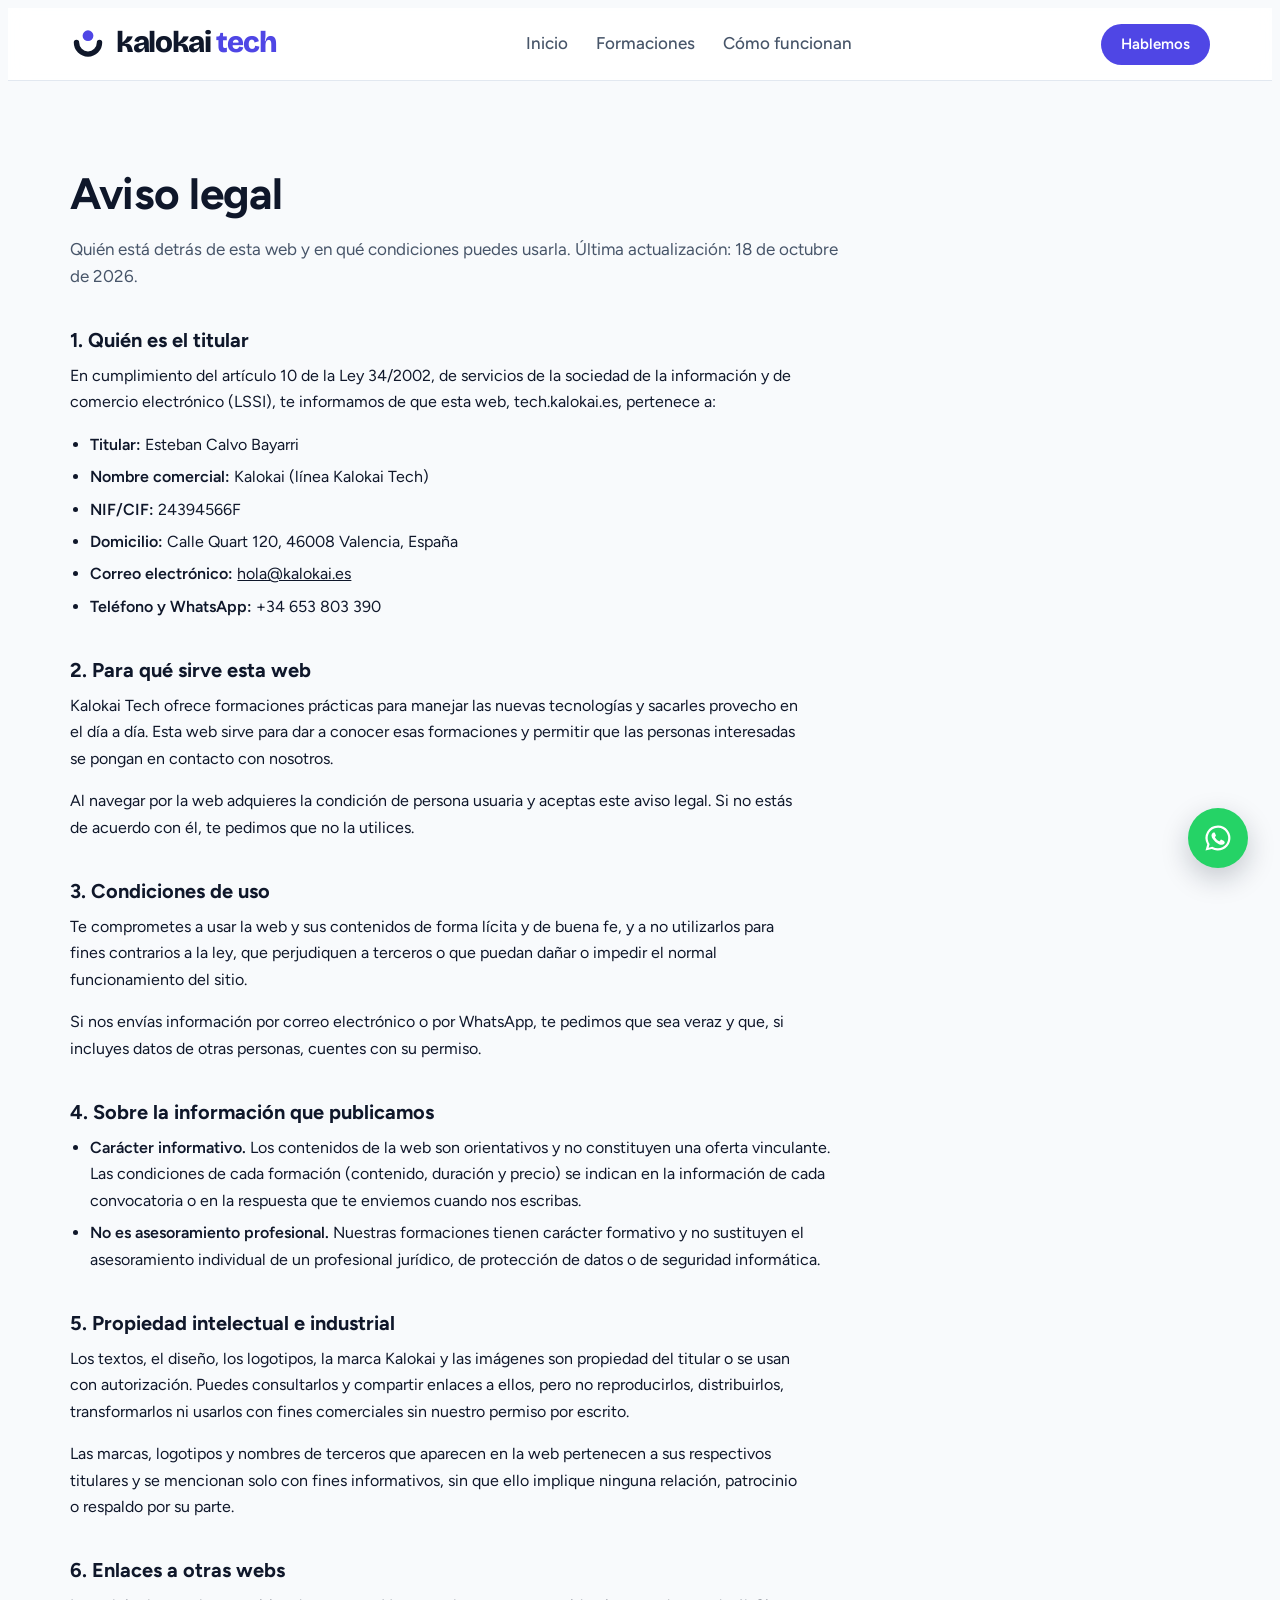
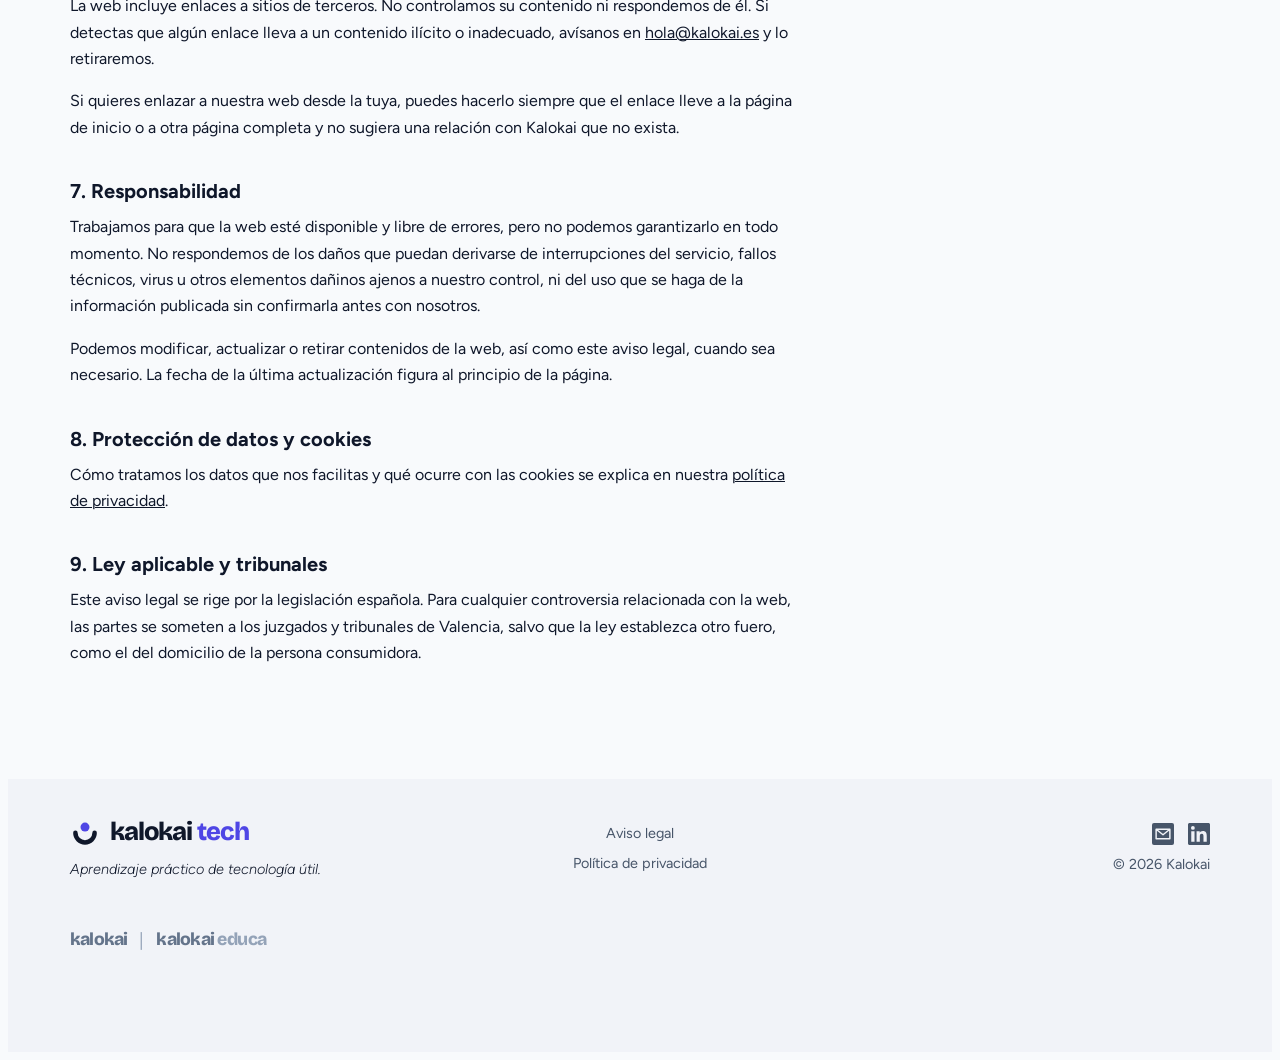
==== commit 5c2191e9: "Formulario de contacto al final de la página Nueva sección con lista desplegable de formaciones. Los" ====
--- a/aviso-legal.html
+++ b/aviso-legal.html
@@ -31,7 +31,7 @@
         <li><a href="index.html#metodo">Cómo funcionan</a></li>
       </ul>
     </nav>
-    <a class="btn btn-primary" href="https://wa.me/34653803390?text=Hola%20Kalokai%20Tech%2C%20me%20gustar%C3%ADa%20recibir%20informaci%C3%B3n%20sobre%20las%20formaciones." target="_blank" rel="noopener">Hablemos</a>
+    <a class="btn btn-primary" href="index.html#contacto">Hablemos</a>
   </div>
 </header>
 
--- a/styles.css
+++ b/styles.css
@@ -5,7 +5,7 @@
   --indigo:#4F46E5; --indigo-deep:#312E81; --cyan:#06B6D4; --lime:#84CC16;
   --bg:#F8FAFC; --surface:#FFFFFF; --tint:#EEF0FD; --line:#E2E8F0;
   --fg:#0F172A; --muted:#475569; --accent:#4F46E5; --accent-ink:#FFFFFF;
-  --band-dark:#312E81; --band-dark-fg:#F8FAFC; --band-dark-muted:#C7CBF5; --foot-bg:#F1F3F8; --educa:#2456C9; --line-strong:#94A3B8;
+  --band-dark:#312E81; --band-dark-fg:#F8FAFC; --band-dark-muted:#C7CBF5; --foot-bg:#F1F3F8; --educa:#2456C9; --line-strong:#94A3B8; --family-a:#64748B; --family-b:#94A3B8; --error:#C8242F; --curso-open:#E9EDF4;
   --display:'Bricolage Grotesque', 'Arial Black', Arial, sans-serif;
   --body:Figtree, 'Segoe UI', Arial, sans-serif;
   --r:28px;
@@ -13,11 +13,11 @@
 @media (prefers-color-scheme: dark){:root:not([data-theme="light"]){
   --bg:#0B1120; --surface:#131B2E; --tint:#1B1F45; --line:#26324A;
   --fg:#F1F5F9; --muted:#A3AEC2; --accent:#8B85FF; --accent-ink:#0B1120;
-  --band-dark:#1E1B4B; --band-dark-fg:#F1F5F9; --band-dark-muted:#C7CBF5; --foot-bg:#0E1526; --educa:#7FA2F2; --line-strong:#475569; color-scheme:dark}}
+  --band-dark:#1E1B4B; --band-dark-fg:#F1F5F9; --band-dark-muted:#C7CBF5; --foot-bg:#0E1526; --educa:#7FA2F2; --line-strong:#475569; --family-a:#94A3B8; --family-b:#64748B; --error:#F87171; --curso-open:#162038; color-scheme:dark}}
 :root[data-theme="dark"]{
   --bg:#0B1120; --surface:#131B2E; --tint:#1B1F45; --line:#26324A;
   --fg:#F1F5F9; --muted:#A3AEC2; --accent:#8B85FF; --accent-ink:#0B1120;
-  --band-dark:#1E1B4B; --band-dark-fg:#F1F5F9; --band-dark-muted:#C7CBF5; --foot-bg:#0E1526; --educa:#7FA2F2; --line-strong:#475569; color-scheme:dark}
+  --band-dark:#1E1B4B; --band-dark-fg:#F1F5F9; --band-dark-muted:#C7CBF5; --foot-bg:#0E1526; --educa:#7FA2F2; --line-strong:#475569; --family-a:#94A3B8; --family-b:#64748B; --error:#F87171; --curso-open:#162038; color-scheme:dark}
 
 *{box-sizing:border-box}
 body{background:var(--bg);color:var(--fg);font-family:var(--body);font-size:17px;line-height:1.6;-webkit-font-smoothing:antialiased}
@@ -83,45 +83,44 @@
 @media (max-width:860px){.grid3{grid-template-columns:1fr}}
 .closing{margin-top:36px;font-family:var(--display);font-weight:700;font-size:22px;letter-spacing:-.01em}
 
-/* Formaciones */
-.cursos{display:grid;grid-template-columns:repeat(2,minmax(0,1fr));gap:20px}
-.curso{background:var(--bg);border:1px solid var(--line);border-radius:var(--r);padding:34px;display:flex;flex-direction:column;gap:14px;min-width:0}
-.curso.feat{background:var(--tint);border-color:transparent}
-.curso .top{display:flex;justify-content:space-between;align-items:center;gap:12px;flex-wrap:wrap}
+/* Formaciones: una columna; cada formación a todo el ancho */
+.cursos{display:flex;flex-direction:column;gap:20px}
+.curso{background:var(--bg);border:1px solid var(--line);border-radius:var(--r);padding:clamp(24px,3.4vw,40px);display:flex;flex-direction:column;gap:20px;min-width:0}
+.curso-head{display:flex;flex-wrap:wrap;align-items:flex-end;justify-content:space-between;gap:20px 40px}
+.curso-info{flex:1 1 520px;min-width:0;display:flex;flex-direction:column;gap:12px}
+.curso-info > p{color:var(--muted);max-width:66ch}
+.datos{display:flex;flex-wrap:wrap;align-items:center;gap:10px 24px;padding-top:4px}
+.duracion{display:inline-flex;align-items:center;gap:8px;font-weight:600;color:var(--fg)}
+.duracion svg{width:20px;height:20px;color:var(--accent)}
+.precio{font-family:var(--display);font-weight:800;font-size:24px;letter-spacing:-.02em;color:var(--fg);font-variant-numeric:tabular-nums}
+.precio small{font-family:var(--body);font-size:14px;font-weight:500;letter-spacing:0;color:var(--muted);margin-left:4px}
+.curso .top{display:flex;align-items:center;gap:12px;flex-wrap:wrap}
 .tag{font-size:13px;font-weight:700;letter-spacing:.08em;text-transform:uppercase;color:var(--accent)}
 .pill{font-size:13px;font-weight:600;padding:5px 12px;border-radius:999px;background:var(--surface);color:var(--muted);border:1px solid var(--line)}
-.curso h3{font-size:clamp(24px,2.6vw,30px);letter-spacing:-.02em}
-.curso > p{color:var(--muted)}
-.meta{display:flex;flex-wrap:wrap;gap:8px 20px;font-size:15px;font-weight:600;color:var(--fg);padding-top:6px}
-.meta span{display:inline-flex;align-items:center;gap:6px}
-.meta svg{width:16px;height:16px;color:var(--accent)}
-details{border-top:1px solid var(--line);padding-top:14px;margin-top:auto}
-summary{cursor:pointer;font-weight:600;color:var(--accent);list-style:none;display:flex;align-items:center;gap:6px}
+.curso h3{font-size:clamp(24px,2.6vw,32px);letter-spacing:-.02em}
+details{border-top:1px solid var(--line);padding-top:16px}
+summary{cursor:pointer;font-weight:600;color:var(--accent);list-style:none;display:inline-flex;align-items:center;gap:8px}
 summary::-webkit-details-marker{display:none}
 summary::after{content:"+";font-size:20px;line-height:1}
 details[open] summary::after{content:"–"}
-details ul{margin:14px 0 0;padding:0;list-style:none;display:flex;flex-direction:column;gap:8px}
-details li{display:flex;gap:10px;color:var(--muted)}
-details li::before{content:"";flex:none;width:8px;height:8px;margin-top:.62em;border-radius:50%;background:var(--lime)}
-@media (max-width:860px){.cursos{grid-template-columns:1fr}}
-
-/* Destacada */
-.dark{background:var(--band-dark);color:var(--band-dark-fg)}
-.dark .eyebrow{color:var(--cyan)}
-.dark .lead{color:var(--band-dark-muted)}
-.feat-grid{display:grid;grid-template-columns:minmax(0,1fr) minmax(0,1fr);gap:48px;align-items:start}
-.feat-grid h2{font-size:clamp(32px,4.4vw,52px);letter-spacing:-.03em;margin-block:14px 18px}
-.checks{list-style:none;margin:0;padding:0;display:grid;grid-template-columns:1fr 1fr;gap:14px 22px}
-.checks li{display:flex;gap:10px;align-items:flex-start;font-weight:500}
-.checks svg{flex:none;width:22px;height:22px;color:var(--lime);margin-top:2px}
-.price-row{display:grid;grid-template-columns:1fr 1fr;gap:16px;margin-top:32px}
-.price{border-radius:22px;padding:24px;background:rgba(255,255,255,.07);border:1px solid rgba(255,255,255,.14)}
-.price .tag{color:var(--cyan)}
-.price strong{display:block;font-family:var(--display);font-size:34px;letter-spacing:-.03em;margin-block:6px;font-variant-numeric:tabular-nums}
-.price p{color:var(--band-dark-muted);font-size:15px}
-.req{margin-top:16px;padding:16px 20px;border-radius:18px;border:1px dashed rgba(255,255,255,.3);font-size:15px;color:var(--band-dark-muted)}
-.req b{color:var(--band-dark-fg)}
-@media (max-width:860px){.feat-grid,.price-row{grid-template-columns:1fr}.checks{grid-template-columns:1fr}}
+.curso-body{display:flex;flex-direction:column;gap:36px;padding-top:28px}
+.curso-bloque{display:flex;flex-direction:column;gap:16px}
+.curso-bloque > .eyebrow{font-size:12px}
+.programa{list-style:none;margin:0;padding:0;display:grid;grid-template-columns:repeat(4,minmax(0,1fr));gap:16px}
+.programa li{display:flex;gap:14px;align-items:flex-start;min-width:0}
+.programa .n{flex:none;width:34px;height:34px;border-radius:50%;background:var(--accent);color:var(--accent-ink);display:grid;place-items:center;font-weight:700;font-size:15px;font-variant-numeric:tabular-nums}
+.programa h4,.llevas h4{font-family:var(--display);font-weight:800;font-size:19px;line-height:1.15;letter-spacing:-.015em;margin:0 0 4px}
+.programa p,.llevas p{color:var(--muted);font-size:15.5px;line-height:1.5;margin:0}
+.need{font-size:15px;color:var(--muted);padding:12px 16px;border-radius:14px;border:1px dashed var(--line-strong)}
+.need::before{content:"Requisito · ";font-weight:700;color:var(--fg)}
+.llevas{list-style:none;margin:0;padding:0;display:grid;grid-template-columns:repeat(4,minmax(0,1fr));gap:16px}
+.llevas li{background:var(--surface);border-radius:22px;padding:24px;min-width:0}
+.llevas li.hl{background:var(--tint)}
+.llevas svg{width:30px;height:30px;color:var(--accent);display:block;margin-bottom:14px}
+.curso{transition:background-color .25s ease,border-color .25s ease}
+.curso:has(details[open]){background:var(--curso-open);border-color:var(--line-strong)}
+@media (max-width:1000px){.programa,.llevas{grid-template-columns:repeat(2,minmax(0,1fr))}}
+@media (max-width:560px){.programa,.llevas{grid-template-columns:1fr}}
 
 /* Pasos */
 .steps{display:grid;grid-template-columns:repeat(4,minmax(0,1fr));gap:20px;counter-reset:s}
@@ -145,10 +144,11 @@
 .footer-brand .logo-word{font-size:1.6rem}
 .footer-brand .logo-mark{width:30px;height:30px}
 .footer-inner .footer-claim{color:var(--fg);font-weight:300;font-style:italic;font-size:.9rem;line-height:1.4}
-.footer-family{display:flex;align-items:center;gap:12px;margin-top:16px}
-.family-word{font-family:var(--display);font-weight:800;font-size:1.1rem;line-height:1;letter-spacing:-.045em;color:var(--fg);text-decoration:none;opacity:.85;transition:opacity .2s ease}
-.family-word:hover{opacity:1}
-.family-educa{color:var(--educa);letter-spacing:-.03em;margin-left:.18em}
+.footer-family{display:flex;align-items:center;gap:12px;margin-top:42px}
+.family-word{font-family:var(--display);font-weight:800;font-size:1.1rem;line-height:1;letter-spacing:-.045em;color:var(--family-a);text-decoration:none;transition:color .2s ease}
+.family-word:hover{color:var(--fg)}
+.family-word:hover .family-educa{color:var(--educa)}
+.family-educa{color:var(--family-b);transition:color .2s ease;letter-spacing:-.03em;margin-left:.18em}
 .family-sep{color:var(--line-strong);font-size:1.1rem;line-height:1}
 .footer-links{display:flex;flex-direction:column;align-items:center;gap:2px}
 .footer-link{color:var(--muted);font-size:.9rem;text-decoration:none;line-height:28px}
@@ -166,7 +166,7 @@
   .footer-brand,.footer-contact{display:contents}
   .footer-brand .logo{order:1}
   .footer-claim{order:2;margin-top:10px!important}
-  .footer-family{order:3;margin-top:18px}
+  .footer-family{order:3;margin-top:36px}
   .footer-links{order:3;margin:28px 0!important}
   .footer-social{order:4}
   .footer-inner .small{order:6;margin-top:14px}
@@ -176,6 +176,54 @@
 .wa-float{position:fixed;right:calc(clamp(16px,3vw,32px) + env(safe-area-inset-right,0px));bottom:calc(clamp(16px,3vw,32px) + env(safe-area-inset-bottom,0px));z-index:40;width:60px;height:60px;border-radius:50%;background:#25D366;color:#FFFFFF;display:flex;align-items:center;justify-content:center;box-shadow:0 10px 28px rgba(15,23,42,.22);transition:background-color .2s ease,transform .2s ease}
 .wa-float:hover{background:#1EBE5B;transform:translateY(-2px)}
 .wa-float svg{width:30px;height:30px;fill:currentColor}
+
+/* Aviso de plazas y formulario emergente de reserva (como el de educa.kalokai.es) */
+.reserva{display:flex;flex-wrap:wrap;align-items:center;justify-content:space-between;gap:12px 16px;padding:14px 14px 14px 18px;border-radius:20px;background:var(--surface);border:1px solid var(--line)}
+.aviso{display:flex;align-items:center;gap:10px;font-size:15px;color:var(--fg)}
+.aviso-dot{flex:none;width:10px;height:10px;border-radius:50%;background:var(--lime);box-shadow:0 0 0 4px color-mix(in srgb,var(--lime) 25%,transparent)}
+.btn-reserva{padding:11px 18px;font-size:15px}
+
+.form-dialog{width:min(720px,calc(100% - 32px));max-height:calc(100% - 32px);overflow-y:auto;border:0;border-radius:var(--r);background:var(--surface);color:var(--fg);padding:clamp(28px,4vw,44px)}
+.form-dialog::backdrop{background:rgba(15,23,42,.55);backdrop-filter:blur(4px)}
+.form-dialog .eyebrow{margin:0 56px 10px 0}
+.dialog-close{position:absolute;top:16px;right:16px;width:44px;height:44px;border:1px solid var(--line);border-radius:50%;background:var(--surface);color:var(--fg);font-size:1.6rem;line-height:1;cursor:pointer}
+.dialog-close:hover{border-color:var(--accent)}
+.dialog-title{font-size:clamp(1.8rem,1.4rem + 1.4vw,2.4rem);letter-spacing:-.035em;margin:0 56px 10px 0}
+.dialog-intro{color:var(--muted);margin:0 0 26px}
+.dialog-intro strong{color:var(--fg);font-weight:700}
+.form{display:grid;grid-template-columns:1fr 1fr;gap:20px}
+.field{display:flex;flex-direction:column;gap:8px;min-width:0}
+.field-wide{grid-column:1 / -1}
+.form label{font-size:.95rem;font-weight:500;color:var(--fg)}
+.form input,.form textarea{font:inherit;color:var(--fg);background:var(--bg);border:1px solid var(--line);border-radius:14px;padding:13px 16px;width:100%}
+.form textarea{resize:vertical}
+.form input:focus-visible,.form textarea:focus-visible{outline:2px solid var(--accent);outline-offset:0;border-color:var(--accent)}
+.field.invalid input{border-color:var(--error)}
+.check{display:flex;gap:10px;align-items:flex-start;font-weight:400!important;color:var(--muted)!important}
+.check input{width:auto!important;padding:0!important;flex:none;margin-top:5px;accent-color:var(--accent)}
+.check a{color:var(--accent);text-decoration:none}
+.optional{color:var(--muted);font-weight:400}
+.form-foot{display:flex;flex-wrap:wrap;align-items:center;gap:16px 24px;margin-top:4px}
+.form-status{margin:0;font-size:.95rem;color:var(--muted)}
+.form-status.error{color:var(--error)}
+.form-legal{margin:0;font-size:.72rem;line-height:1.4;color:var(--muted)}
+.form-legal a{color:inherit;text-decoration:none}
+.form-legal a:hover{color:var(--accent)}
+@media (max-width:680px){.form{grid-template-columns:1fr}}
+
+/* Contacto: formulario de información al final de la página */
+.contacto-grid{display:grid;grid-template-columns:minmax(0,.85fr) minmax(0,1.15fr);gap:clamp(32px,5vw,64px);align-items:start}
+.contacto-intro{display:flex;flex-direction:column;gap:14px}
+.contacto-intro h2{font-size:clamp(32px,4.4vw,52px);letter-spacing:-.025em}
+.contacto-datos{list-style:none;margin:14px 0 0;padding:0;display:flex;flex-direction:column;gap:10px}
+.contacto-datos li{display:flex;flex-direction:column;gap:2px}
+.contacto-datos span{font-size:13px;font-weight:600;letter-spacing:.06em;text-transform:uppercase;color:var(--muted)}
+.contacto-datos b{font-size:18px;font-weight:600;user-select:all}
+.contacto-form{background:var(--bg);border:1px solid var(--line);border-radius:var(--r);padding:clamp(24px,3.4vw,40px)}
+.form select{font:inherit;color:var(--fg);background-color:var(--bg);border:1px solid var(--line);border-radius:14px;padding:13px 40px 13px 16px;width:100%;appearance:none;background-repeat:no-repeat;background-size:6px 6px;background-image:linear-gradient(45deg,transparent 50%,var(--muted) 50%),linear-gradient(135deg,var(--muted) 50%,transparent 50%);background-position:calc(100% - 22px) 50%,calc(100% - 16px) 50%}
+.form select:focus-visible{outline:2px solid var(--accent);outline-offset:0;border-color:var(--accent)}
+.contacto-form input,.contacto-form textarea,.contacto-form select{background-color:var(--surface)}
+@media (max-width:860px){.contacto-grid{grid-template-columns:1fr}}
 
 @media (prefers-reduced-motion:reduce){*{transition:none!important;animation:none!important}}
 
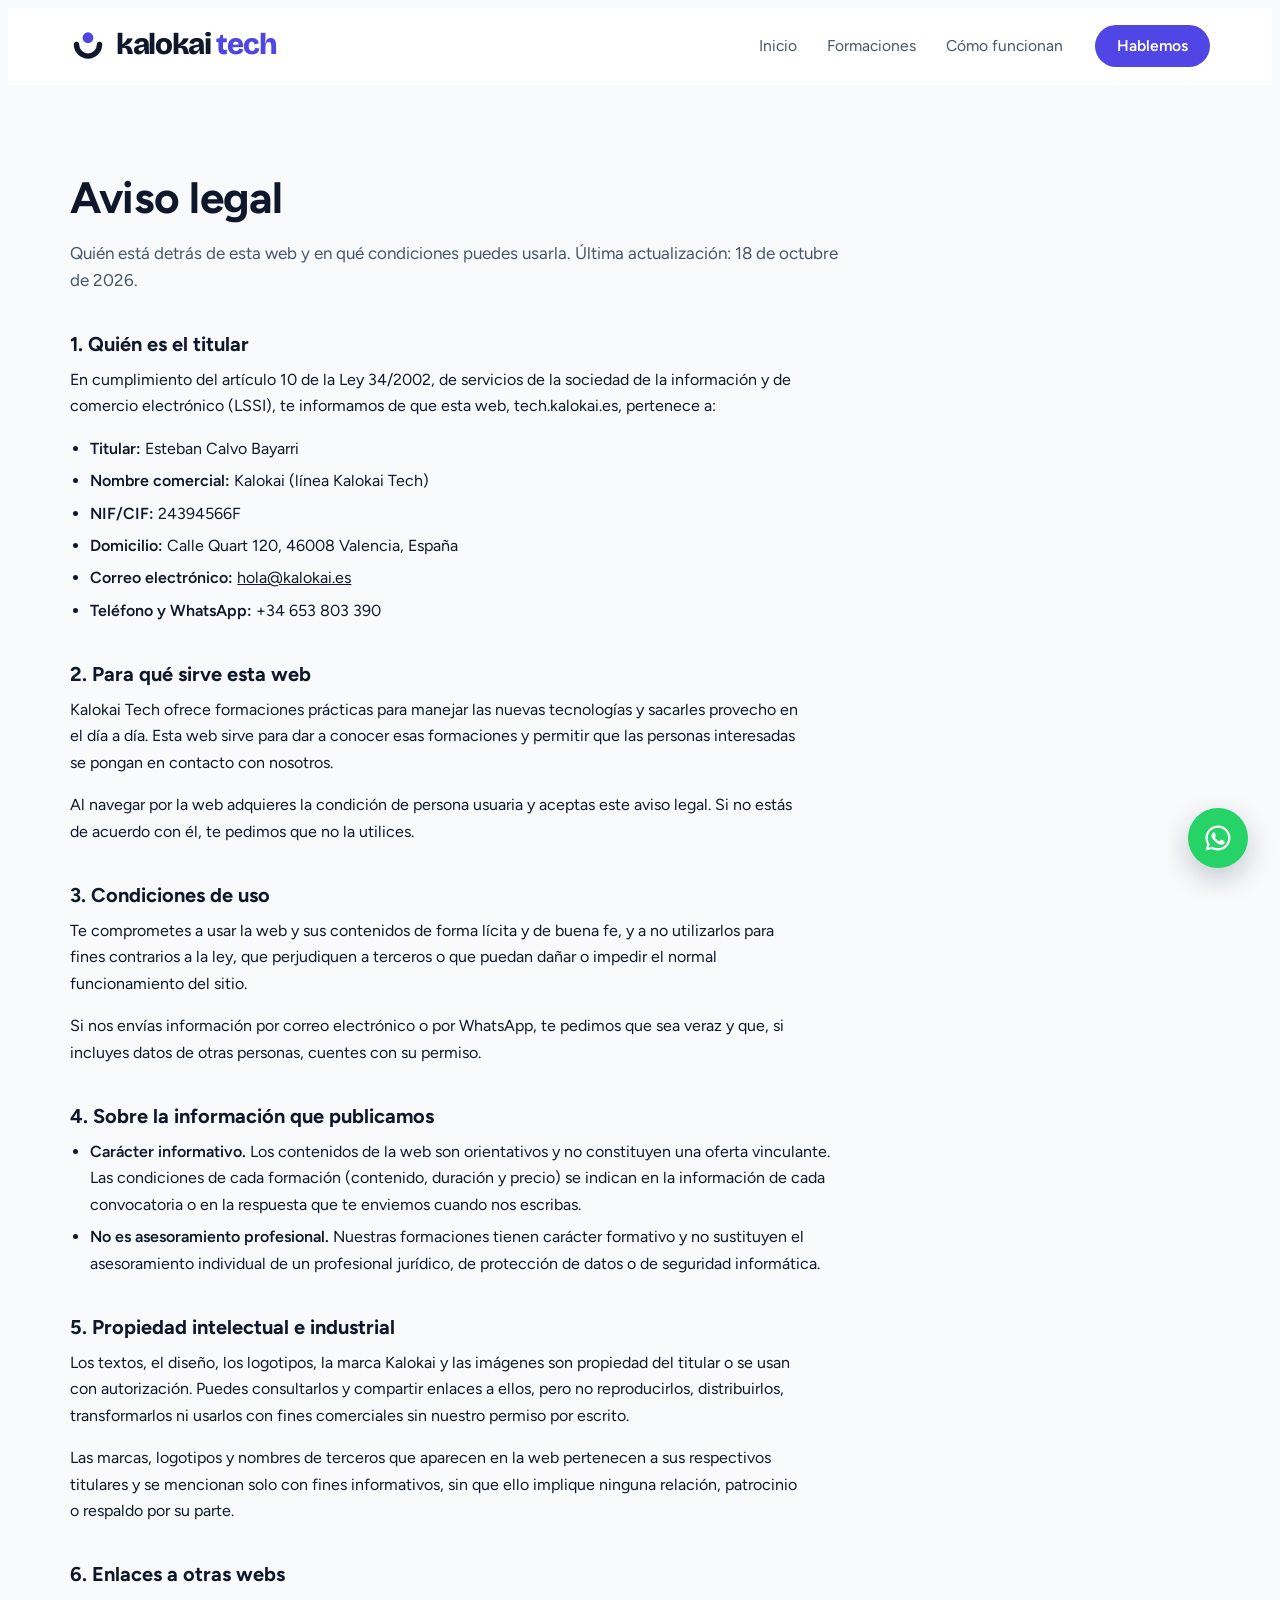
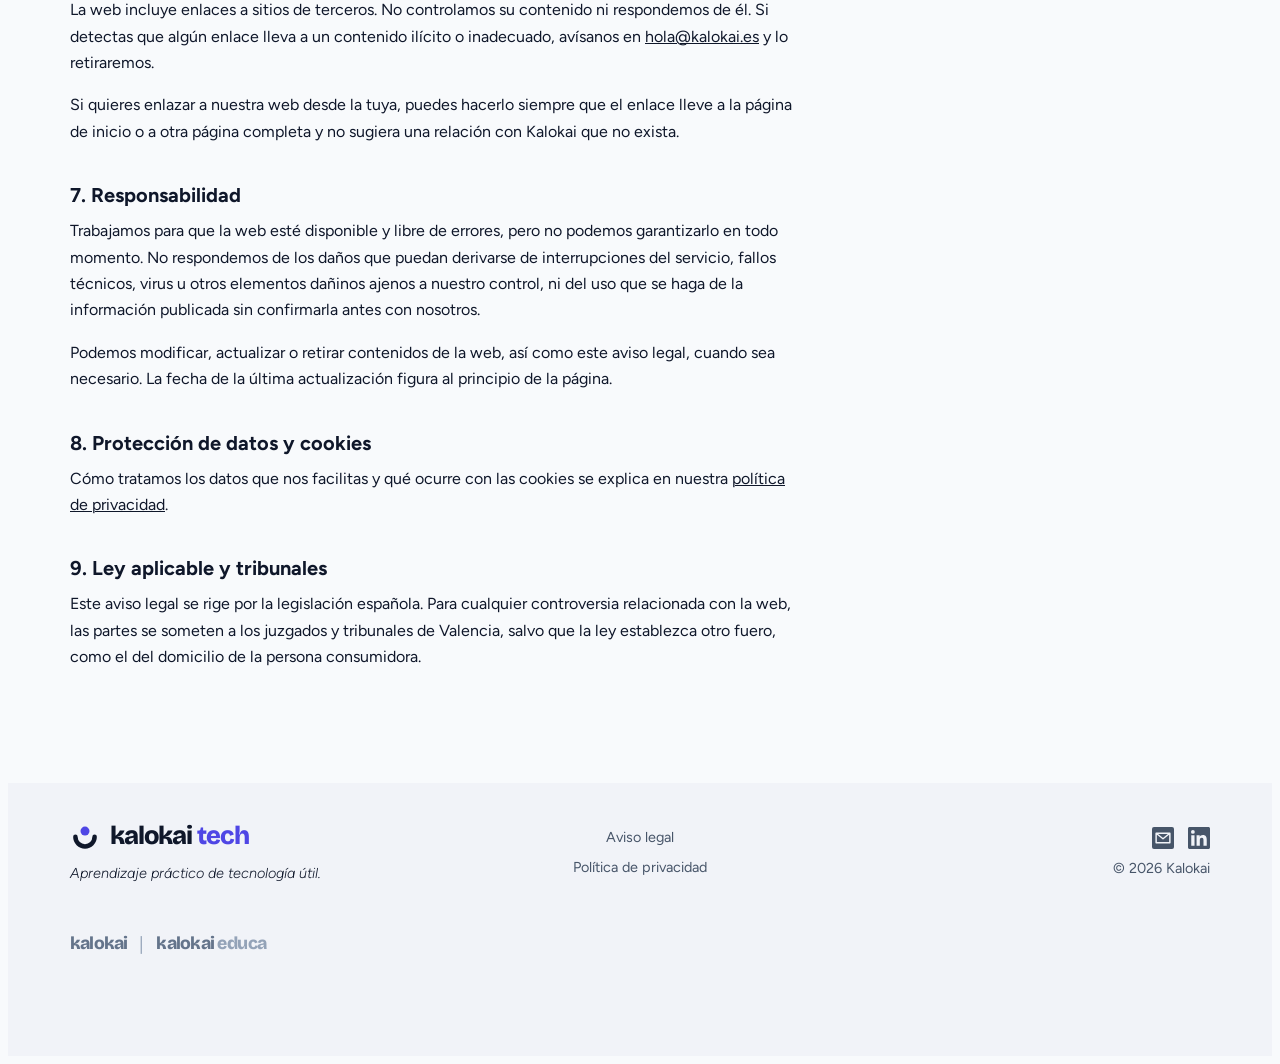
==== commit fb1d010f: "Cabecera con la misma estructura que kalokai.es Logo a la izquierda, menú alineado a la derecha junt" ====
--- a/aviso-legal.html
+++ b/aviso-legal.html
@@ -15,8 +15,8 @@
 <body class="legal-page">
 <a class="skip" href="#contenido">Saltar al contenido</a>
 
-<header>
-  <div class="wrap">
+<header class="site-header">
+  <div class="wrap header-inner">
     <a class="logo" href="index.html" aria-label="Kalokai Tech, inicio">
         <svg class="logo-mark" viewBox="0 0 100 100" aria-hidden="true">
           <path d="M18 46 A32 32 0 0 0 82 46" class="logo-arc"></path>
@@ -25,13 +25,13 @@
         <span class="logo-word">kalokai<span class="logo-sub">tech</span></span>
       </a>
     <nav aria-label="Principal">
-      <ul>
+      <ul class="nav">
         <li><a href="index.html#inicio">Inicio</a></li>
         <li><a href="index.html#formaciones">Formaciones</a></li>
         <li><a href="index.html#metodo">Cómo funcionan</a></li>
       </ul>
     </nav>
-    <a class="btn btn-primary" href="index.html#contacto">Hablemos</a>
+    <a class="btn btn-primary btn-small" href="index.html#contacto">Hablemos</a>
   </div>
 </header>
 
@@ -131,5 +131,6 @@
 <a class="wa-float" href="https://wa.me/34653803390?text=Hola%20Kalokai%20Tech%2C%20me%20gustar%C3%ADa%20recibir%20informaci%C3%B3n%20sobre%20las%20formaciones." target="_blank" rel="noopener" aria-label="Escríbenos por WhatsApp">
   <svg viewBox="0 0 24 24" aria-hidden="true"><path d="M12 2a10 10 0 0 0-8.6 15.1L2 22l5-1.3A10 10 0 1 0 12 2Zm0 18.2a8.2 8.2 0 0 1-4.2-1.1l-.3-.2-3 .8.8-2.9-.2-.3A8.2 8.2 0 1 1 12 20.2Zm4.5-6.1c-.2-.1-1.5-.7-1.7-.8-.2-.1-.4-.1-.6.1l-.8 1c-.1.2-.3.2-.5.1a6.7 6.7 0 0 1-3.3-2.9c-.3-.4.3-.4.7-1.4.1-.2 0-.3 0-.4l-.8-1.8c-.2-.5-.4-.4-.6-.4h-.5a1 1 0 0 0-.7.3 3 3 0 0 0-.9 2.2 5.2 5.2 0 0 0 1.1 2.7 11.8 11.8 0 0 0 4.5 4c1.7.7 2.3.8 3.1.6.5-.1 1.5-.6 1.7-1.2.2-.6.2-1.1.2-1.2-.1-.1-.2-.2-.5-.3Z"/></svg>
 </a>
+<script src="script.js"></script>
 </body>
 </html>
--- a/styles.css
+++ b/styles.css
@@ -55,13 +55,28 @@
 @media (max-width:400px){.logo-word{font-size:1.4rem}}
 
 /* Cabecera */
-header{position:sticky;top:env(safe-area-inset-top,0px);z-index:50;background:color-mix(in srgb,var(--surface) 88%,transparent);backdrop-filter:blur(10px);border-bottom:1px solid var(--line)}
-header .wrap{display:flex;align-items:center;justify-content:space-between;gap:24px;height:72px}
-nav ul{display:flex;gap:28px;list-style:none;margin:0;padding:0}
-nav a{text-decoration:none;font-weight:500;color:var(--muted)}
-nav a:hover{color:var(--fg)}
-header .btn{padding:11px 18px;font-size:15px}
-@media (max-width:860px){nav{display:none}}
+/* Cabecera (misma estructura que kalokai.es: logo, menú a la derecha y botón; en móvil, menú desplegable) */
+.site-header{position:sticky;top:env(safe-area-inset-top,0px);z-index:50;background:color-mix(in srgb,var(--surface) 88%,transparent);backdrop-filter:blur(10px);border-bottom:1px solid transparent;transition:border-color .2s ease}
+.site-header.scrolled{border-bottom-color:var(--line)}
+.header-inner{display:flex;align-items:center;gap:32px;height:76px}
+.header-inner nav{margin-left:auto}
+.nav{display:flex;gap:30px;list-style:none;margin:0;padding:0}
+.nav a{text-decoration:none;font-size:.975rem;color:var(--muted)}
+.nav a:hover{color:var(--fg)}
+.nav a[aria-current="page"]{color:var(--fg);text-decoration:underline;text-decoration-color:var(--accent);text-decoration-thickness:2px;text-underline-offset:8px}
+.btn-small{padding:11px 20px;font-size:.975rem}
+.menu-toggle{display:none;width:44px;height:44px;border:1px solid var(--line);border-radius:50%;background:transparent;cursor:pointer;flex-direction:column;align-items:center;justify-content:center;gap:4px;flex-shrink:0}
+.menu-toggle span{display:block;width:18px;height:2px;border-radius:2px;background:var(--fg);transition:transform .2s ease,opacity .2s ease}
+.menu-toggle.open span:nth-child(1){transform:translateY(6px) rotate(45deg)}
+.menu-toggle.open span:nth-child(2){opacity:0}
+.menu-toggle.open span:nth-child(3){transform:translateY(-6px) rotate(-45deg)}
+.mobile-menu{border-top:1px solid var(--line);background:var(--surface)}
+.mobile-menu ul{list-style:none;margin:0 auto;padding-top:8px;padding-bottom:24px}
+.mobile-menu li{border-bottom:1px solid var(--line)}
+.mobile-menu a{display:block;padding:18px 0;text-decoration:none;font-family:var(--display);font-weight:600;font-size:1.4rem;letter-spacing:-.015em;color:var(--muted)}
+.mobile-menu a:hover,.mobile-menu a[aria-current="page"]{color:var(--fg)}
+.mobile-menu a[aria-current="page"]{text-decoration:underline;text-decoration-color:var(--accent);text-decoration-thickness:2px;text-underline-offset:8px}
+@media (max-width:980px){.nav{display:none}.header-inner{justify-content:space-between;gap:12px}.header-inner .btn-small{margin-left:auto}.menu-toggle{display:flex}}
 
 /* Hero */
 .hero{padding-block:88px 96px;position:relative;overflow:hidden}
